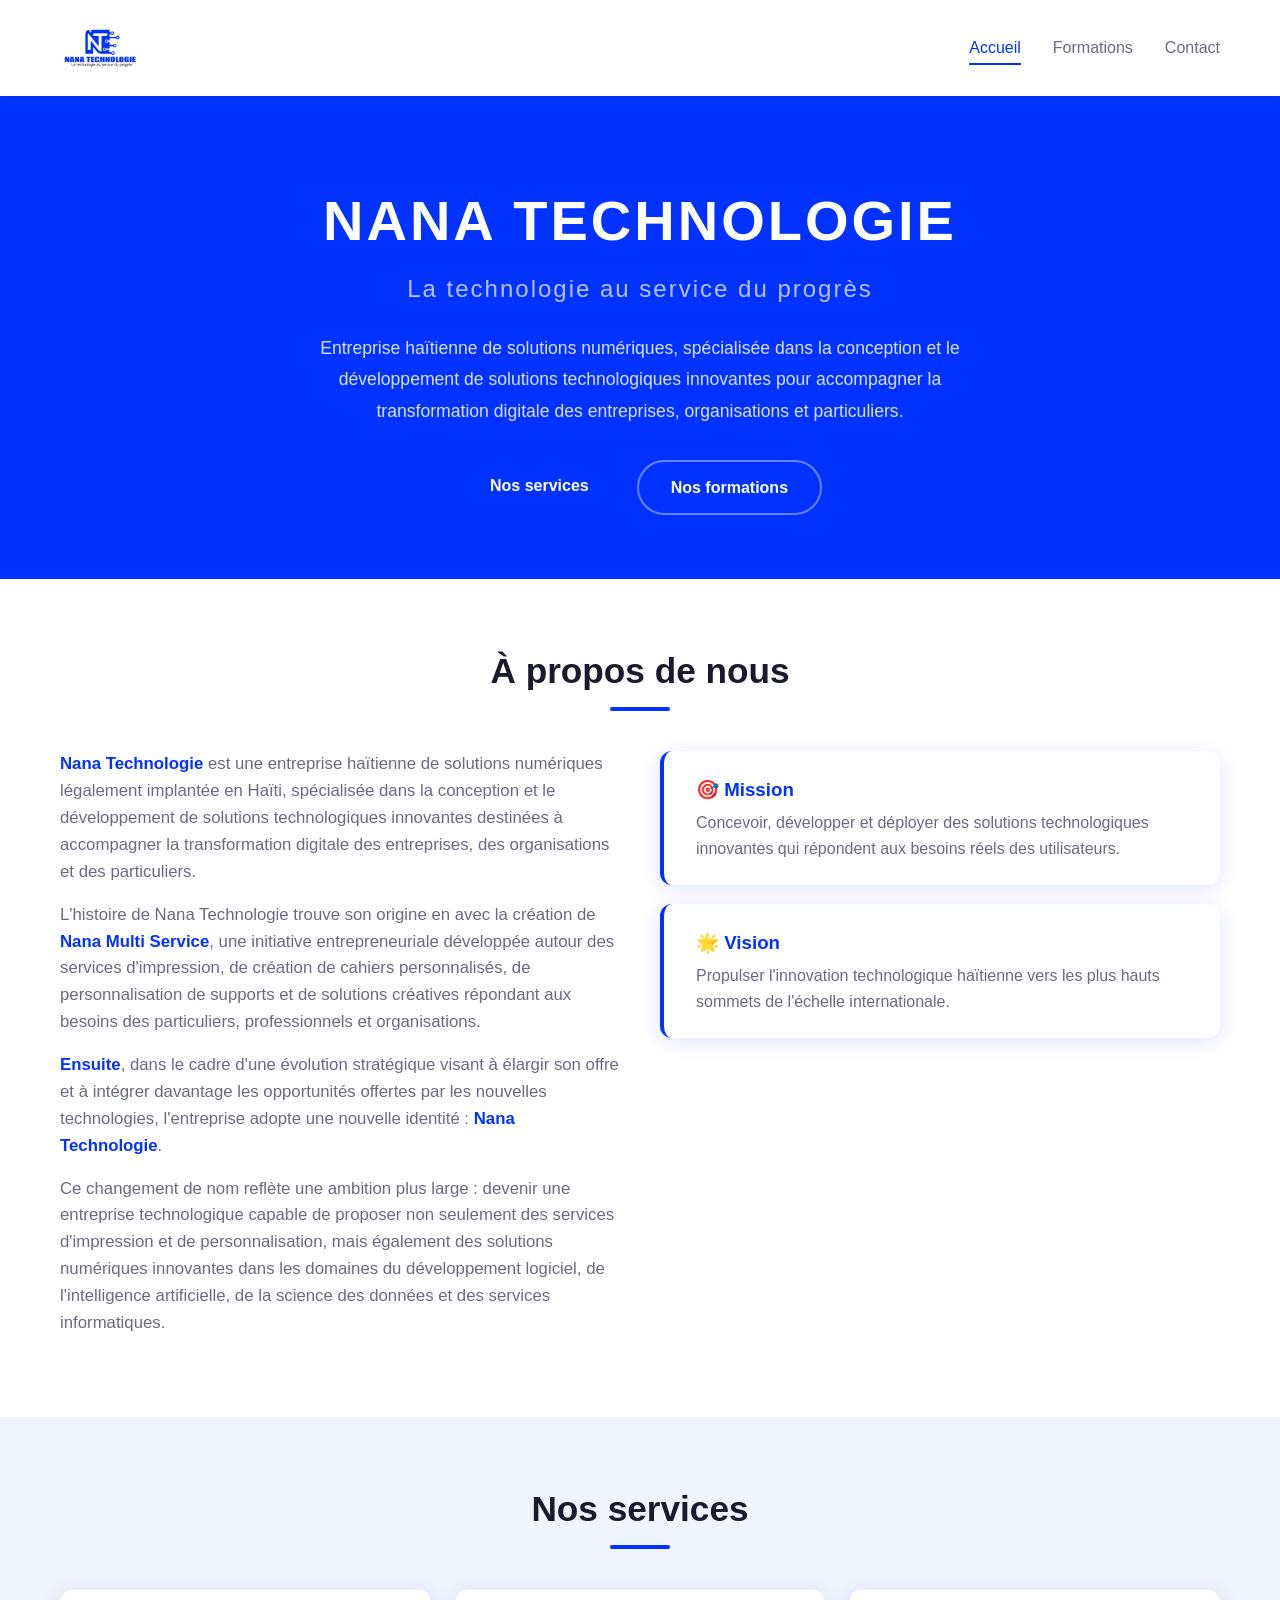
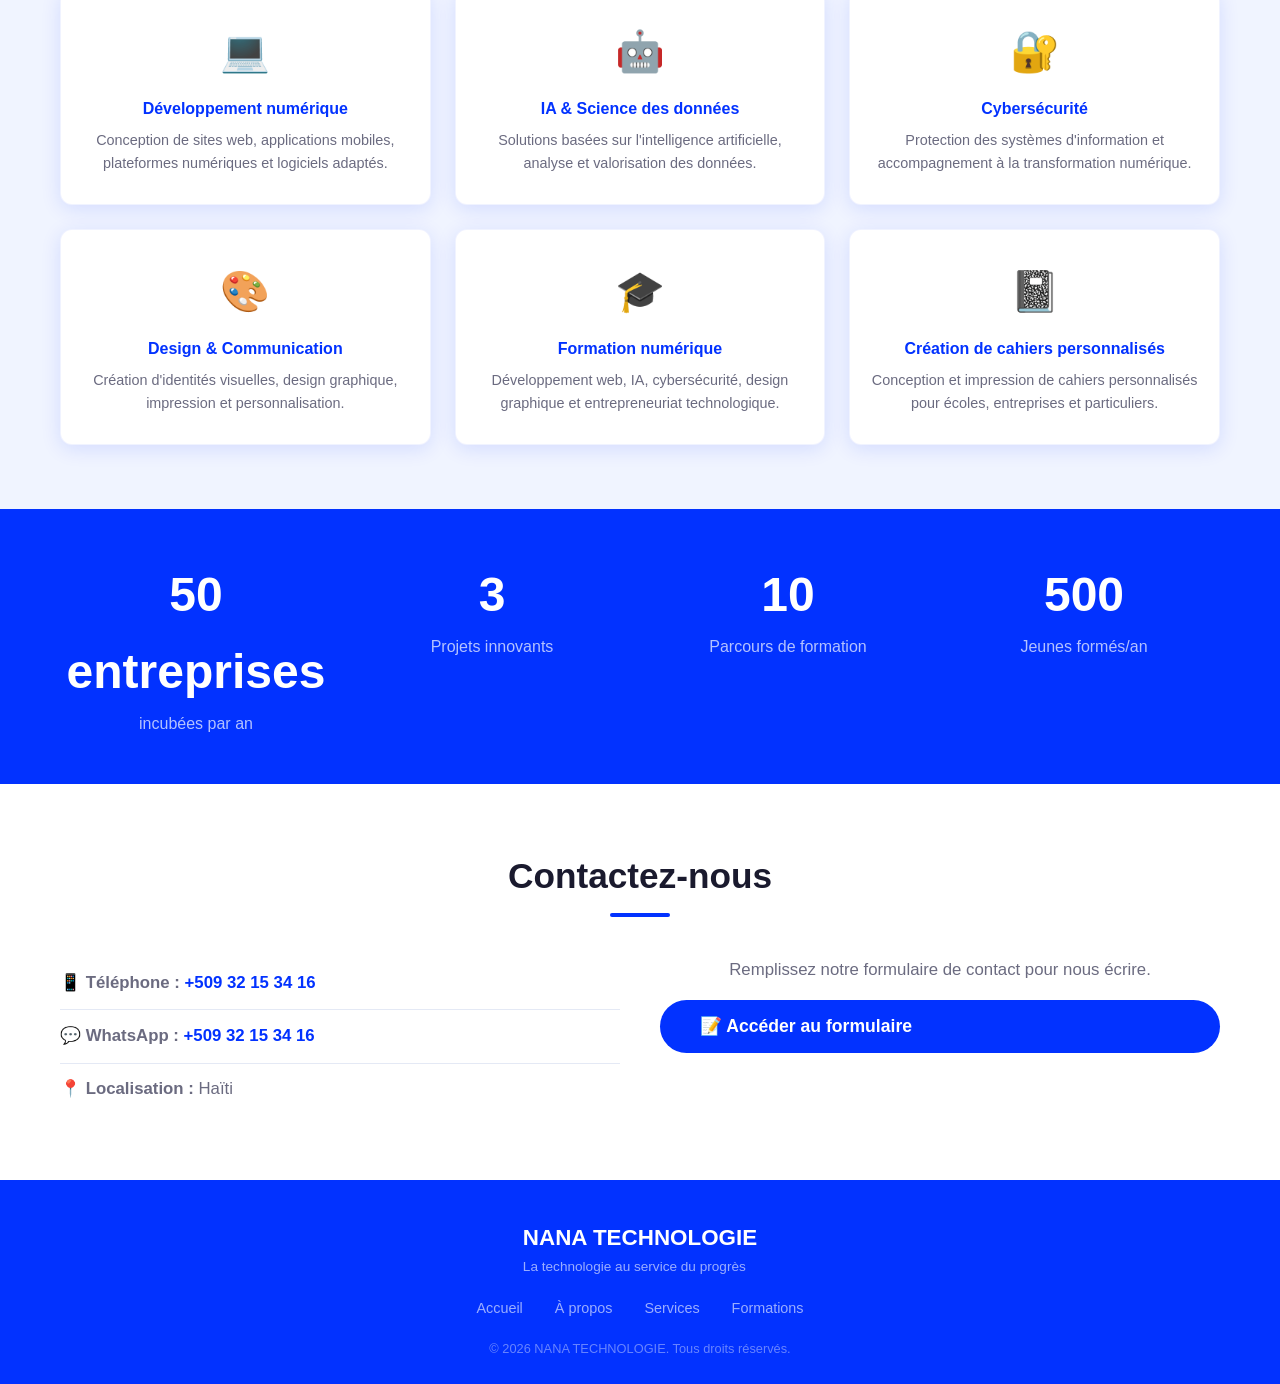
==== index.html @ 58d2836f "Update index.html" ====
<!DOCTYPE html>
<html lang="fr">
<head>
    <meta charset="UTF-8" />
    <meta name="viewport" content="width=device-width, initial-scale=1.0"/>
    <title>NANA TECHNOLOGIE - La technologie au service du progrès</title>
    <link rel="stylesheet" href="style.css" />
</head>
<body>

    <!-- ============ HEADER / NAVIGATION ============ -->
    <header>
        <div class="container header-inner">
            <div class="logo">
                <img src="logo.png" alt="NANA TECHNOLOGIE" class="logo-img" />
            </div>
            <nav>
                <ul>
                    <li><a href="index.html" class="active">Accueil</a></li>
                    <li><a href="formation.html">Formations</a></li>
                    <li><a href="#contact">Contact</a></li>
                </ul>
            </nav>
        </div>
    </header>

    <!-- ============ SECTION HERO ============ -->
    <section class="hero">
        <div class="container hero-inner">
            <div class="hero-content">
                <h1>NANA TECHNOLOGIE</h1>
                <p class="hero-slogan">La technologie au service du progrès</p>
                <p class="hero-description">
                    Entreprise haïtienne de solutions numériques, spécialisée dans la conception
                    et le développement de solutions technologiques innovantes pour accompagner
                    la transformation digitale des entreprises, organisations et particuliers.
                </p>
                <div class="hero-buttons">
                    <a href="#services" class="btn btn-primary">Nos services</a>
                    <a href="formation.html" class="btn btn-secondary">Nos formations</a>
                </div>
            </div>
        </div>
    </section>

    <!-- ============ SECTION À PROPOS ============ -->
    <section id="apropos" class="section bg-white">
        <div class="container">
            <h2 class="section-title">À propos de nous</h2>
            <div class="about-grid">
                <div class="about-text">
                    <p>
                        <strong>Nana Technologie</strong> est une entreprise haïtienne de solutions numériques
                        légalement implantée en Haïti, spécialisée dans la conception et le développement
                        de solutions technologiques innovantes destinées à accompagner la transformation
                        digitale des entreprises, des organisations et des particuliers.
                    </p>
                    <p>
                        L'histoire de Nana Technologie trouve son origine en
                        avec la création de <strong>Nana Multi Service</strong>, une initiative entrepreneuriale
                        développée autour des services d'impression, de création de cahiers personnalisés,
                        de personnalisation de supports et de solutions créatives répondant aux besoins
                        des particuliers, professionnels et organisations.
                    </p>
                    <p>
                        <strong>Ensuite</strong>, dans le cadre d'une évolution stratégique visant à élargir
                        son offre et à intégrer davantage les opportunités offertes par les nouvelles technologies,
                        l'entreprise adopte une nouvelle identité : <strong>Nana Technologie</strong>.
                    </p>
                    <p>
                        Ce changement de nom reflète une ambition plus large : devenir une entreprise
                        technologique capable de proposer non seulement des services d'impression et de
                        personnalisation, mais également des solutions numériques innovantes dans les
                        domaines du développement logiciel, de l'intelligence artificielle, de la science
                        des données et des services informatiques.
                    </p>
                </div>
                <div class="about-values">
                    <div class="value-card">
                        <h3>🎯 Mission</h3>
                        <p>Concevoir, développer et déployer des solutions technologiques innovantes qui répondent aux besoins réels des utilisateurs.</p>
                    </div>
                    <div class="value-card">
                        <h3>🌟 Vision</h3>
                        <p>Propulser l'innovation technologique haïtienne vers les plus hauts sommets de l'échelle internationale.</p>
                    </div>
                </div>
            </div>
        </div>
    </section>

    <!-- ============ SECTION SERVICES ============ -->
    <section id="services" class="section bg-light">
        <div class="container">
            <h2 class="section-title">Nos services</h2>
            <div class="services-grid">
                <div class="service-card">
                    <div class="service-icon">💻</div>
                    <h3>Développement numérique</h3>
                    <p>Conception de sites web, applications mobiles, plateformes numériques et logiciels adaptés.</p>
                </div>
                <div class="service-card">
                    <div class="service-icon">🤖</div>
                    <h3>IA & Science des données</h3>
                    <p>Solutions basées sur l'intelligence artificielle, analyse et valorisation des données.</p>
                </div>
                <div class="service-card">
                    <div class="service-icon">🔐</div>
                    <h3>Cybersécurité</h3>
                    <p>Protection des systèmes d'information et accompagnement à la transformation numérique.</p>
                </div>
                <div class="service-card">
                    <div class="service-icon">🎨</div>
                    <h3>Design & Communication</h3>
                    <p>Création d'identités visuelles, design graphique, impression et personnalisation.</p>
                </div>
                <div class="service-card">
                    <div class="service-icon">🎓</div>
                    <h3>Formation numérique</h3>
                    <p>Développement web, IA, cybersécurité, design graphique et entrepreneuriat technologique.</p>
                </div>
                <div class="service-card">
                    <div class="service-icon">📓</div>
                    <h3>Création de cahiers personnalisés</h3>
                    <p>Conception et impression de cahiers personnalisés pour écoles, entreprises et particuliers.</p>
                </div>
            </div>
        </div>
    </section>

    <!-- ============ SECTION STATS ============ -->
    <section class="section stats">
        <div class="container stats-grid">
            <div class="stat-item">
                <span class="stat-number">50 entreprises</span>
                <span class="stat-label">incubées par an</span>
            </div>
            <div class="stat-item">
                <span class="stat-number">3</span>
                <span class="stat-label">Projets innovants</span>
            </div>
            <div class="stat-item">
                <span class="stat-number">10</span>
                <span class="stat-label">Parcours de formation</span>
            </div>
            <div class="stat-item">
                <span class="stat-number">500</span>
                <span class="stat-label">Jeunes formés/an </span>
            </div>
        </div>
    </section>

    <!-- ============ SECTION CONTACT ============ -->
    <section id="contact" class="section bg-white">
        <div class="container">
            <h2 class="section-title">Contactez-nous</h2>
            <div class="contact-grid">
                <div class="contact-info">
                   
                    <p><strong>📱 Téléphone :</strong> <a href="tel:+50932153416">+509 32 15 34 16</a></p>
                    <p><strong>💬 WhatsApp :</strong> <a href="https://wa.me/50932153416" target="_blank">+509 32 15 34 16</a></p>
                    <p><strong>📍 Localisation :</strong> Haïti</p>
                </div>
                <div class="contact-form">
                    <div style="display: flex; flex-direction: column; justify-content: center; align-items: center; gap: 1rem; height: 100%;">
                        <p style="color: #6B6B80; text-align: center; font-size: 1.05rem;">
                            Remplissez notre formulaire de contact pour nous écrire.
                        </p>
                        <a href="https://docs.google.com/forms/d/e/1FAIpQLSerejkSu1iavWS79BXQSVBAcORDfJgX6t80f5CyUNeRWZBZgQ/viewform?usp=sharing" 
                           target="_blank" 
                           rel="noopener noreferrer" 
                           class="btn btn-primary" 
                           style="font-size: 1.1rem; padding: 0.8rem 2.5rem;">
                            📝 Accéder au formulaire
                        </a>
                    </div>
                </div>
            </div>
        </div>
    </section>

    <!-- ============ FOOTER ============ -->
    <footer>
        <div class="container footer-inner">
            <div class="footer-logo">
                <h3>NANA TECHNOLOGIE</h3>
                <p>La technologie au service du progrès</p>
            </div>
            <div class="footer-links">
                <a href="index.html">Accueil</a>
                <a href="#apropos">À propos</a>
                <a href="#services">Services</a>
                <a href="formation.html">Formations</a>
            </div>
            <div class="footer-copy">
                <p>&copy; 2026 NANA TECHNOLOGIE. Tous droits réservés.</p>
            </div>
        </div>
    </footer>

</body>
</html>
---- style.css ----
/* ============================================
   STYLE - NANA TECHNOLOGIE
   HEADER BLAN - LOGO GÒCH, MENU DWAT
   RESPONSIVE SOU TOUT EKRAN
   ============================================ */

* {
    margin: 0;
    padding: 0;
    box-sizing: border-box;
}

body {
    font-family: 'Segoe UI', Tahoma, Geneva, Verdana, sans-serif;
    color: #1A1A2E;
    background: #F0F4FF;
    line-height: 1.6;
}

a {
    text-decoration: none;
    color: inherit;
}

ul {
    list-style: none;
}

.container {
    max-width: 1200px;
    margin: 0 auto;
    padding: 0 20px;
}

/* COULEURS */
:root {
    --bleu-logo: #0232ff;
    --bleu-fonce: #001a99;
    --blanc: #FFFFFF;
    --fond-clair: #F0F4FF;
    --gris-clair: #E4E9F5;
    --texte-fonce: #1A1A2E;
    --texte-gris: #6B6B80;
    --shadow: 0 4px 20px rgba(2, 50, 255, 0.12);
    --radius: 12px;
}

/* BOUTONS */
.btn {
    display: inline-block;
    padding: 0.8rem 2rem;
    border-radius: 50px;
    font-weight: 600;
    font-size: 1rem;
    transition: all 0.3s ease;
    cursor: pointer;
    border: none;
}

.btn-primary {
    background: var(--bleu-logo);
    color: var(--blanc);
}
.btn-primary:hover {
    background: var(--bleu-fonce);
    transform: translateY(-2px);
    box-shadow: 0 8px 25px rgba(2, 50, 255, 0.35);
}

.btn-secondary {
    background: transparent;
    color: var(--bleu-logo);
    border: 2px solid var(--bleu-logo);
}
.btn-secondary:hover {
    background: var(--bleu-logo);
    color: var(--blanc);
    transform: translateY(-2px);
}

/* ============================================
   HEADER - BLAN
   ============================================ */
header {
    background: var(--blanc);
    padding: 0.5rem 0;
    position: sticky;
    top: 0;
    z-index: 100;
    box-shadow: 0 2px 10px rgba(0, 0, 0, 0.05);
}

.header-inner {
    display: flex;
    justify-content: space-between;
    align-items: center;
    gap: 1rem;
    flex-wrap: nowrap;
}

/* ===== LOGO ===== */
.logo {
    display: flex;
    align-items: center;
    flex-shrink: 0;
}

.logo-img {
    width: 80px;
    height: 80px;
    object-fit: contain;
    display: block;
}

/* ===== NAVIGATION ===== */
nav {
    flex-shrink: 0;
}

nav ul {
    display: flex;
    gap: 2rem;
    align-items: center;
}

nav a {
    font-weight: 500;
    font-size: 1rem;
    color: var(--texte-gris);
    transition: color 0.3s;
    padding: 0.4rem 0;
    border-bottom: 2px solid transparent;
    white-space: nowrap;
}

nav a:hover,
nav a.active {
    color: var(--bleu-logo);
    border-bottom-color: var(--bleu-logo);
}

/* ============================================
   RESPONSIVE - TOUT EKRAN
   ============================================ */

/* Tablette */
@media (max-width: 992px) {
    .logo-img {
        width: 70px;
        height: 70px;
    }

    nav ul {
        gap: 1.5rem;
    }

    nav a {
        font-size: 0.9rem;
    }
}

/* Telefòn (768px) */
@media (max-width: 768px) {
    .header-inner {
        display: flex;
        justify-content: space-between;
        align-items: center;
        gap: 0.5rem;
        flex-wrap: nowrap;
    }

    .logo-img {
        width: 60px;
        height: 60px;
    }

    nav ul {
        gap: 1rem;
    }

    nav a {
        font-size: 0.8rem;
        padding: 0.2rem 0;
    }
}

/* Ti telefòn (480px) */
@media (max-width: 480px) {
    .header-inner {
        display: flex;
        justify-content: space-between;
        align-items: center;
        gap: 0.3rem;
        flex-wrap: nowrap;
    }

    .logo-img {
        width: 50px;
        height: 50px;
    }

    nav ul {
        gap: 0.6rem;
    }

    nav a {
        font-size: 0.7rem;
        padding: 0.2rem 0;
    }
}

/* Telefòn trè piti (360px) */
@media (max-width: 360px) {
    .logo-img {
        width: 40px;
        height: 40px;
    }

    nav ul {
        gap: 0.4rem;
    }

    nav a {
        font-size: 0.6rem;
        padding: 0.15rem 0;
    }
}

/* ============================================
   HERO
   ============================================ */
.hero {
    background: var(--bleu-logo);
    padding: 5rem 0 4rem;
    text-align: center;
    position: relative;
    min-height: 400px;
    display: flex;
    align-items: center;
}

.hero-inner {
    width: 100%;
}

.hero h1 {
    font-size: 3.5rem;
    font-weight: 800;
    margin-bottom: 0.3rem;
    letter-spacing: 3px;
    color: var(--blanc);
}

.hero-slogan {
    font-size: 1.5rem;
    font-weight: 300;
    color: rgba(255, 255, 255, 0.7);
    margin-bottom: 1.5rem;
    letter-spacing: 2px;
}

.hero-description {
    max-width: 700px;
    font-size: 1.1rem;
    line-height: 1.8;
    color: rgba(255, 255, 255, 0.85);
    margin: 0 auto 2rem;
}

.hero-buttons {
    display: flex;
    gap: 1rem;
    flex-wrap: wrap;
    justify-content: center;
}

.hero .btn-secondary {
    color: var(--blanc);
    border-color: rgba(255, 255, 255, 0.4);
}
.hero .btn-secondary:hover {
    background: var(--blanc);
    color: var(--bleu-logo);
    border-color: var(--blanc);
}

.hero-formation {
    min-height: 350px;
}

@media (max-width: 768px) {
    .hero {
        min-height: 300px;
        padding: 3rem 0;
    }
    .hero h1 {
        font-size: 2.2rem;
    }
    .hero-slogan {
        font-size: 1.1rem;
    }
    .hero-description {
        font-size: 0.95rem;
        padding: 0 0.5rem;
    }
    .hero-buttons .btn {
        padding: 0.7rem 1.5rem;
        font-size: 0.9rem;
    }
}

@media (max-width: 480px) {
    .hero {
        min-height: 250px;
        padding: 2rem 0;
    }
    .hero h1 {
        font-size: 1.8rem;
    }
    .hero-slogan {
        font-size: 0.95rem;
    }
    .hero-description {
        font-size: 0.85rem;
        padding: 0 0.3rem;
    }
    .hero-buttons {
        flex-direction: column;
        align-items: center;
        gap: 0.7rem;
    }
    .hero-buttons .btn {
        display: block;
        width: 90%;
        max-width: 280px;
        text-align: center;
        padding: 0.7rem 1rem;
        font-size: 0.85rem;
    }
}

/* ============================================
   SECTIONS
   ============================================ */
.section {
    padding: 4rem 0;
}

.section-title {
    font-size: 2.2rem;
    font-weight: 700;
    color: var(--texte-fonce);
    text-align: center;
    margin-bottom: 2.5rem;
    position: relative;
}

.section-title::after {
    content: '';
    display: block;
    width: 60px;
    height: 4px;
    background: var(--bleu-logo);
    margin: 0.5rem auto 0;
    border-radius: 2px;
}

.bg-white {
    background: var(--blanc);
}

.bg-light {
    background: var(--fond-clair);
}

/* ============================================
   À PROPOS
   ============================================ */
.about-grid {
    display: grid;
    grid-template-columns: 1fr 1fr;
    gap: 2.5rem;
    align-items: start;
}

.about-text p {
    color: var(--texte-gris);
    margin-bottom: 1rem;
    font-size: 1.05rem;
}

.about-text strong {
    color: var(--bleu-logo);
}

.about-values {
    display: flex;
    flex-direction: column;
    gap: 1.2rem;
}

.value-card {
    background: var(--blanc);
    padding: 1.5rem 2rem;
    border-radius: var(--radius);
    box-shadow: var(--shadow);
    border-left: 4px solid var(--bleu-logo);
}

.value-card h3 {
    color: var(--bleu-logo);
    margin-bottom: 0.3rem;
}

.value-card p {
    color: var(--texte-gris);
}

@media (max-width: 768px) {
    .about-grid {
        grid-template-columns: 1fr;
    }
    .about-text p {
        font-size: 0.95rem;
    }
    .value-card {
        padding: 1rem 1.2rem;
    }
}

/* ============================================
   SERVICES
   ============================================ */
.services-grid {
    display: grid;
    grid-template-columns: repeat(3, 1fr);
    gap: 1.5rem;
}

.service-card {
    background: var(--blanc);
    padding: 1.8rem 1.2rem;
    border-radius: var(--radius);
    box-shadow: var(--shadow);
    text-align: center;
    transition: transform 0.3s, box-shadow 0.3s;
    border: 1px solid rgba(2, 50, 255, 0.06);
}

.service-card:hover {
    transform: translateY(-5px);
    box-shadow: 0 8px 30px rgba(2, 50, 255, 0.15);
}

.service-icon {
    font-size: 2.5rem;
    display: block;
    margin-bottom: 0.8rem;
}

.service-card h3 {
    color: var(--bleu-logo);
    margin-bottom: 0.5rem;
    font-size: 1rem;
}

.service-card p {
    color: var(--texte-gris);
    font-size: 0.9rem;
}

@media (max-width: 768px) {
    .services-grid {
        grid-template-columns: repeat(2, 1fr);
        gap: 1rem;
    }
    .service-card {
        padding: 1.2rem 1rem;
    }
    .service-card h3 {
        font-size: 0.95rem;
    }
    .service-card p {
        font-size: 0.85rem;
    }
    .service-icon {
        font-size: 2rem;
    }
}

@media (max-width: 480px) {
    .services-grid {
        grid-template-columns: 1fr;
        gap: 0.8rem;
    }
    .service-card {
        padding: 1rem 0.8rem;
    }
    .service-card h3 {
        font-size: 1rem;
    }
    .service-card p {
        font-size: 0.85rem;
    }
    .service-icon {
        font-size: 2.2rem;
    }
}

/* ============================================
   STATS
   ============================================ */
.stats {
    background: var(--bleu-logo);
    padding: 3rem 0;
}

.stats-grid {
    display: grid;
    grid-template-columns: repeat(4, 1fr);
    gap: 1.5rem;
    text-align: center;
}

.stat-number {
    display: block;
    font-size: 3rem;
    font-weight: 800;
    color: var(--blanc);
}

.stat-label {
    font-size: 1rem;
    color: rgba(255, 255, 255, 0.7);
}

@media (max-width: 768px) {
    .stats-grid {
        grid-template-columns: repeat(2, 1fr);
        gap: 1rem;
    }
    .stat-number {
        font-size: 2.2rem;
    }
}

@media (max-width: 480px) {
    .stats-grid {
        gap: 0.8rem;
    }
    .stat-number {
        font-size: 1.8rem;
    }
    .stat-label {
        font-size: 0.8rem;
    }
}

/* ============================================
   FORMATIONS
   ============================================ */
.formation-grid {
    display: grid;
    grid-template-columns: repeat(3, 1fr);
    gap: 1.8rem;
}

.formation-card {
    background: var(--blanc);
    padding: 1.8rem 1.5rem;
    border-radius: var(--radius);
    box-shadow: var(--shadow);
    text-align: center;
    transition: transform 0.3s, box-shadow 0.3s;
    border-top: 4px solid var(--bleu-logo);
}

.formation-card:hover {
    transform: translateY(-5px);
    box-shadow: 0 8px 30px rgba(2, 50, 255, 0.15);
}

.formation-icon {
    font-size: 2.5rem;
    display: block;
    margin-bottom: 0.8rem;
}

.formation-card h3 {
    font-size: 1.1rem;
    color: var(--bleu-logo);
    margin-bottom: 0.6rem;
    min-height: 3rem;
}

.formation-card p {
    color: var(--texte-gris);
    font-size: 0.9rem;
    margin-bottom: 1rem;
}

.formation-meta {
    display: flex;
    justify-content: center;
    gap: 1.2rem;
    font-size: 0.85rem;
    flex-wrap: wrap;
}

.formation-duree {
    background: var(--fond-clair);
    padding: 0.2rem 0.8rem;
    border-radius: 50px;
    color: var(--texte-fonce);
}

.formation-type {
    background: var(--bleu-logo);
    padding: 0.2rem 0.8rem;
    border-radius: 50px;
    color: var(--blanc);
}

@media (max-width: 768px) {
    .formation-grid {
        grid-template-columns: 1fr;
        gap: 1.2rem;
    }
    .formation-card {
        padding: 1.2rem;
    }
    .formation-card h3 {
        min-height: auto;
        font-size: 1rem;
    }
}

@media (max-width: 480px) {
    .formation-card {
        padding: 1rem;
    }
    .formation-card h3 {
        font-size: 0.95rem;
    }
    .formation-card p {
        font-size: 0.85rem;
    }
    .formation-meta {
        gap: 0.8rem;
        font-size: 0.75rem;
    }
}

/* ============================================
   CONTACT
   ============================================ */
.contact-grid {
    display: grid;
    grid-template-columns: 1fr 1fr;
    gap: 2.5rem;
    align-items: start;
}

.contact-info p {
    padding: 0.8rem 0;
    font-size: 1.05rem;
    color: var(--texte-gris);
    border-bottom: 1px solid var(--gris-clair);
}

.contact-info p:last-child {
    border-bottom: none;
}

.contact-info a {
    color: var(--bleu-logo);
    font-weight: 600;
    transition: color 0.3s;
}

.contact-info a:hover {
    color: var(--bleu-fonce);
    text-decoration: underline;
}

.contact-form input,
.contact-form textarea {
    width: 100%;
    padding: 0.8rem 1.2rem;
    margin-bottom: 1rem;
    border: 1px solid var(--gris-clair);
    border-radius: 8px;
    font-size: 1rem;
    font-family: inherit;
    background: var(--blanc);
    color: var(--texte-fonce);
    transition: border 0.3s;
}

.contact-form input:focus,
.contact-form textarea:focus {
    outline: none;
    border-color: var(--bleu-logo);
    box-shadow: 0 0 0 3px rgba(2, 50, 255, 0.1);
}

.contact-form .btn {
    width: 100%;
}

@media (max-width: 768px) {
    .contact-grid {
        grid-template-columns: 1fr;
        gap: 1.5rem;
    }
    .contact-info p {
        font-size: 0.95rem;
        padding: 0.6rem 0;
    }
    .contact-form input,
    .contact-form textarea {
        padding: 0.7rem 1rem;
        font-size: 0.95rem;
    }
    .contact-form .btn {
        padding: 0.8rem;
        font-size: 1rem;
    }
}

@media (max-width: 480px) {
    .contact-info p {
        font-size: 0.85rem;
        padding: 0.5rem 0;
        word-break: break-word;
    }
    .contact-form input,
    .contact-form textarea {
        padding: 0.6rem 0.8rem;
        font-size: 0.9rem;
    }
    .contact-form .btn {
        padding: 0.7rem;
        font-size: 0.9rem;
    }
}

/* ============================================
   FOOTER
   ============================================ */
footer {
    background: var(--bleu-logo);
    padding: 2.5rem 0 1.5rem;
}

.footer-inner {
    display: flex;
    flex-direction: column;
    align-items: center;
    gap: 1.2rem;
}

.footer-logo h3 {
    font-size: 1.4rem;
    font-weight: 700;
    color: var(--blanc);
}

.footer-logo p {
    color: rgba(255, 255, 255, 0.6);
    font-size: 0.85rem;
}

.footer-links {
    display: flex;
    gap: 2rem;
    flex-wrap: wrap;
}

.footer-links a {
    color: rgba(255, 255, 255, 0.6);
    transition: color 0.3s;
    font-size: 0.9rem;
}

.footer-links a:hover {
    color: var(--blanc);
}

.footer-copy {
    color: rgba(255, 255, 255, 0.4);
    font-size: 0.8rem;
    text-align: center;
}

@media (max-width: 480px) {
    .footer-links {
        gap: 1rem;
        justify-content: center;
    }
    .footer-links a {
        font-size: 0.8rem;
    }
    .footer-logo h3 {
        font-size: 1.1rem;
    }
}
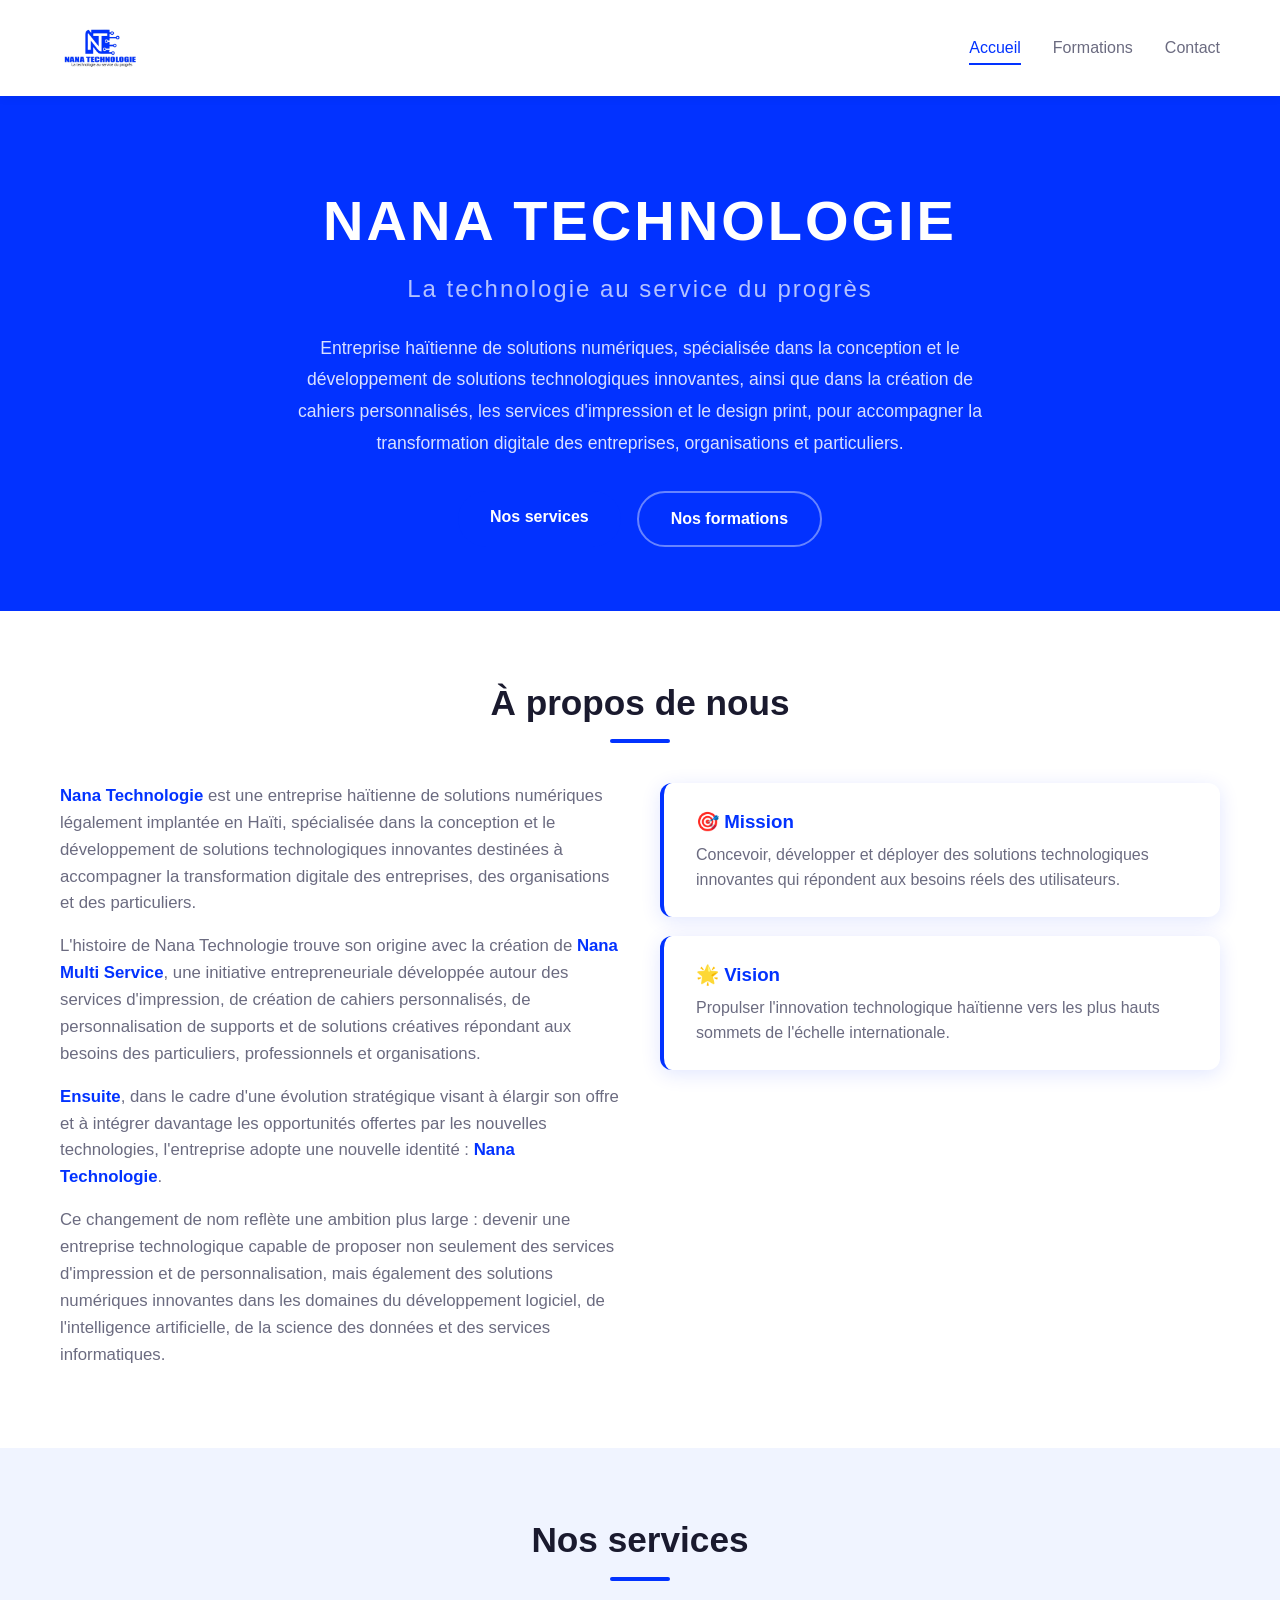
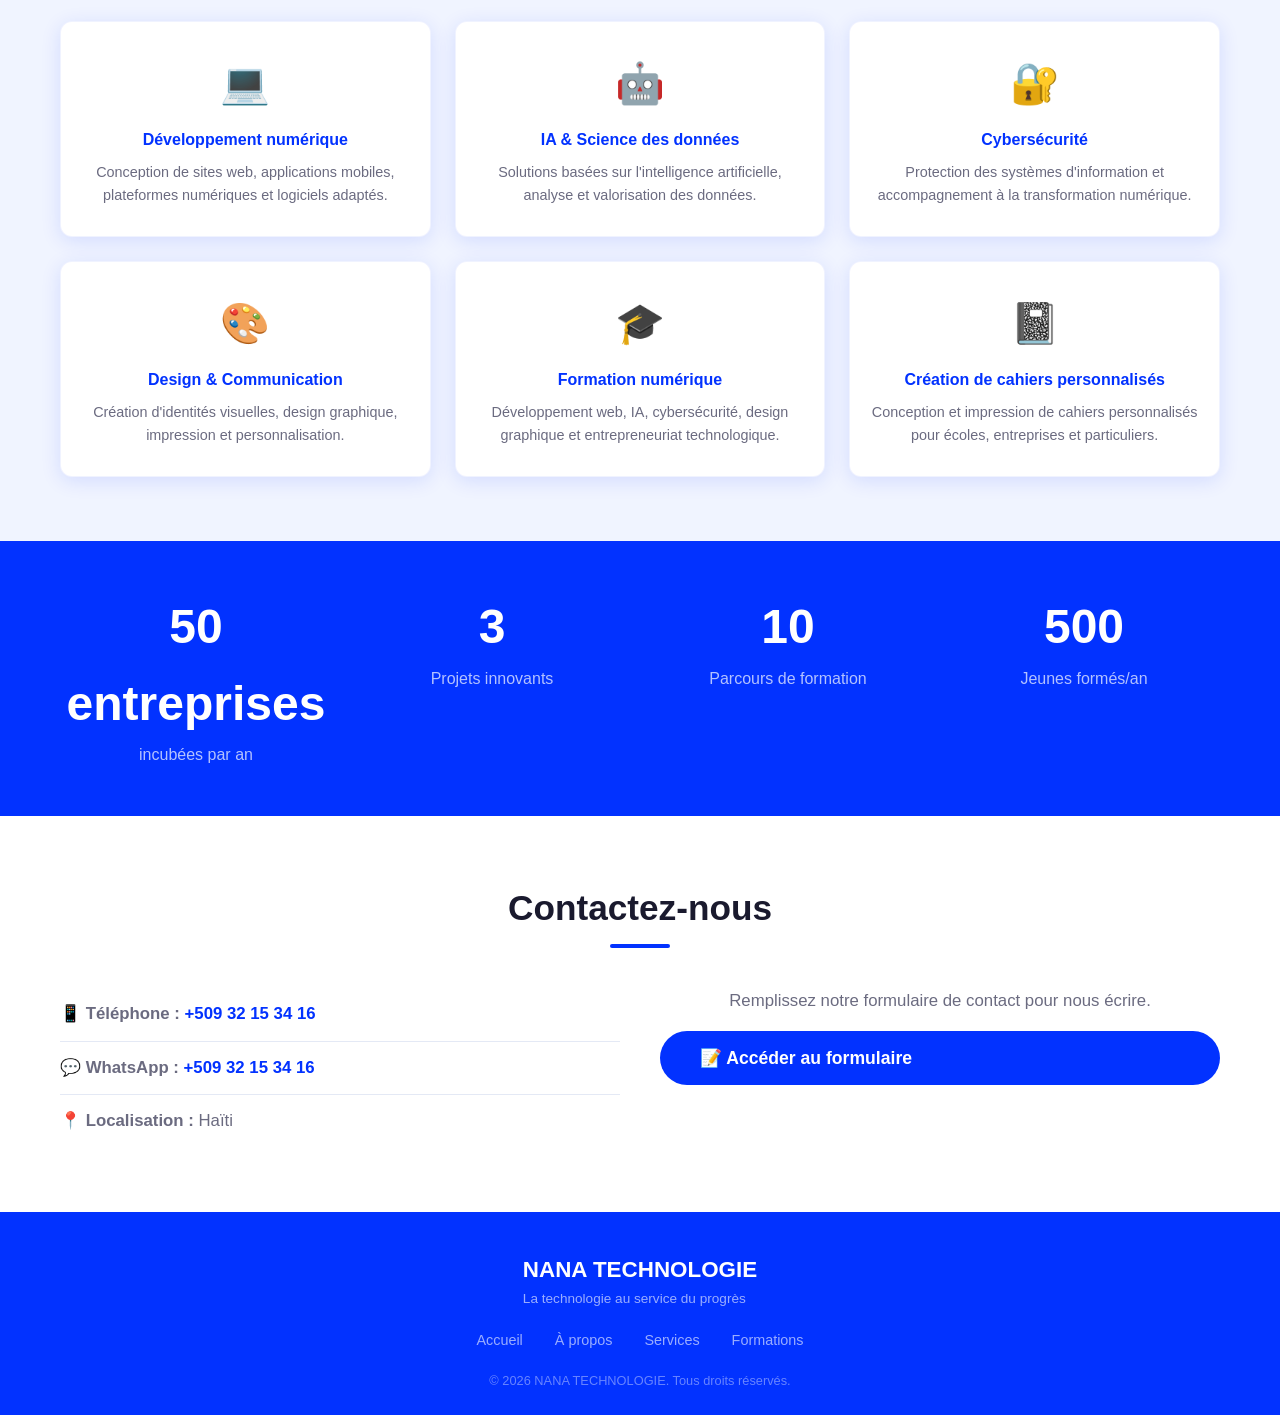
==== commit f1409a2c: "Update index.html" ====
--- a/index.html
+++ b/index.html
@@ -31,9 +31,7 @@
                 <h1>NANA TECHNOLOGIE</h1>
                 <p class="hero-slogan">La technologie au service du progrès</p>
                 <p class="hero-description">
-                    Entreprise haïtienne de solutions numériques, spécialisée dans la conception
-                    et le développement de solutions technologiques innovantes pour accompagner
-                    la transformation digitale des entreprises, organisations et particuliers.
+                    Entreprise haïtienne de solutions numériques, spécialisée dans la conception et le développement de solutions technologiques innovantes, ainsi que dans la création de cahiers personnalisés, les services d'impression et le design print, pour accompagner la transformation digitale des entreprises, organisations et particuliers.
                 </p>
                 <div class="hero-buttons">
                     <a href="#services" class="btn btn-primary">Nos services</a>
@@ -56,7 +54,7 @@
                         digitale des entreprises, des organisations et des particuliers.
                     </p>
                     <p>
-                        L'histoire de Nana Technologie trouve son origine en
+                        L'histoire de Nana Technologie trouve son origine 
                         avec la création de <strong>Nana Multi Service</strong>, une initiative entrepreneuriale
                         développée autour des services d'impression, de création de cahiers personnalisés,
                         de personnalisation de supports et de solutions créatives répondant aux besoins
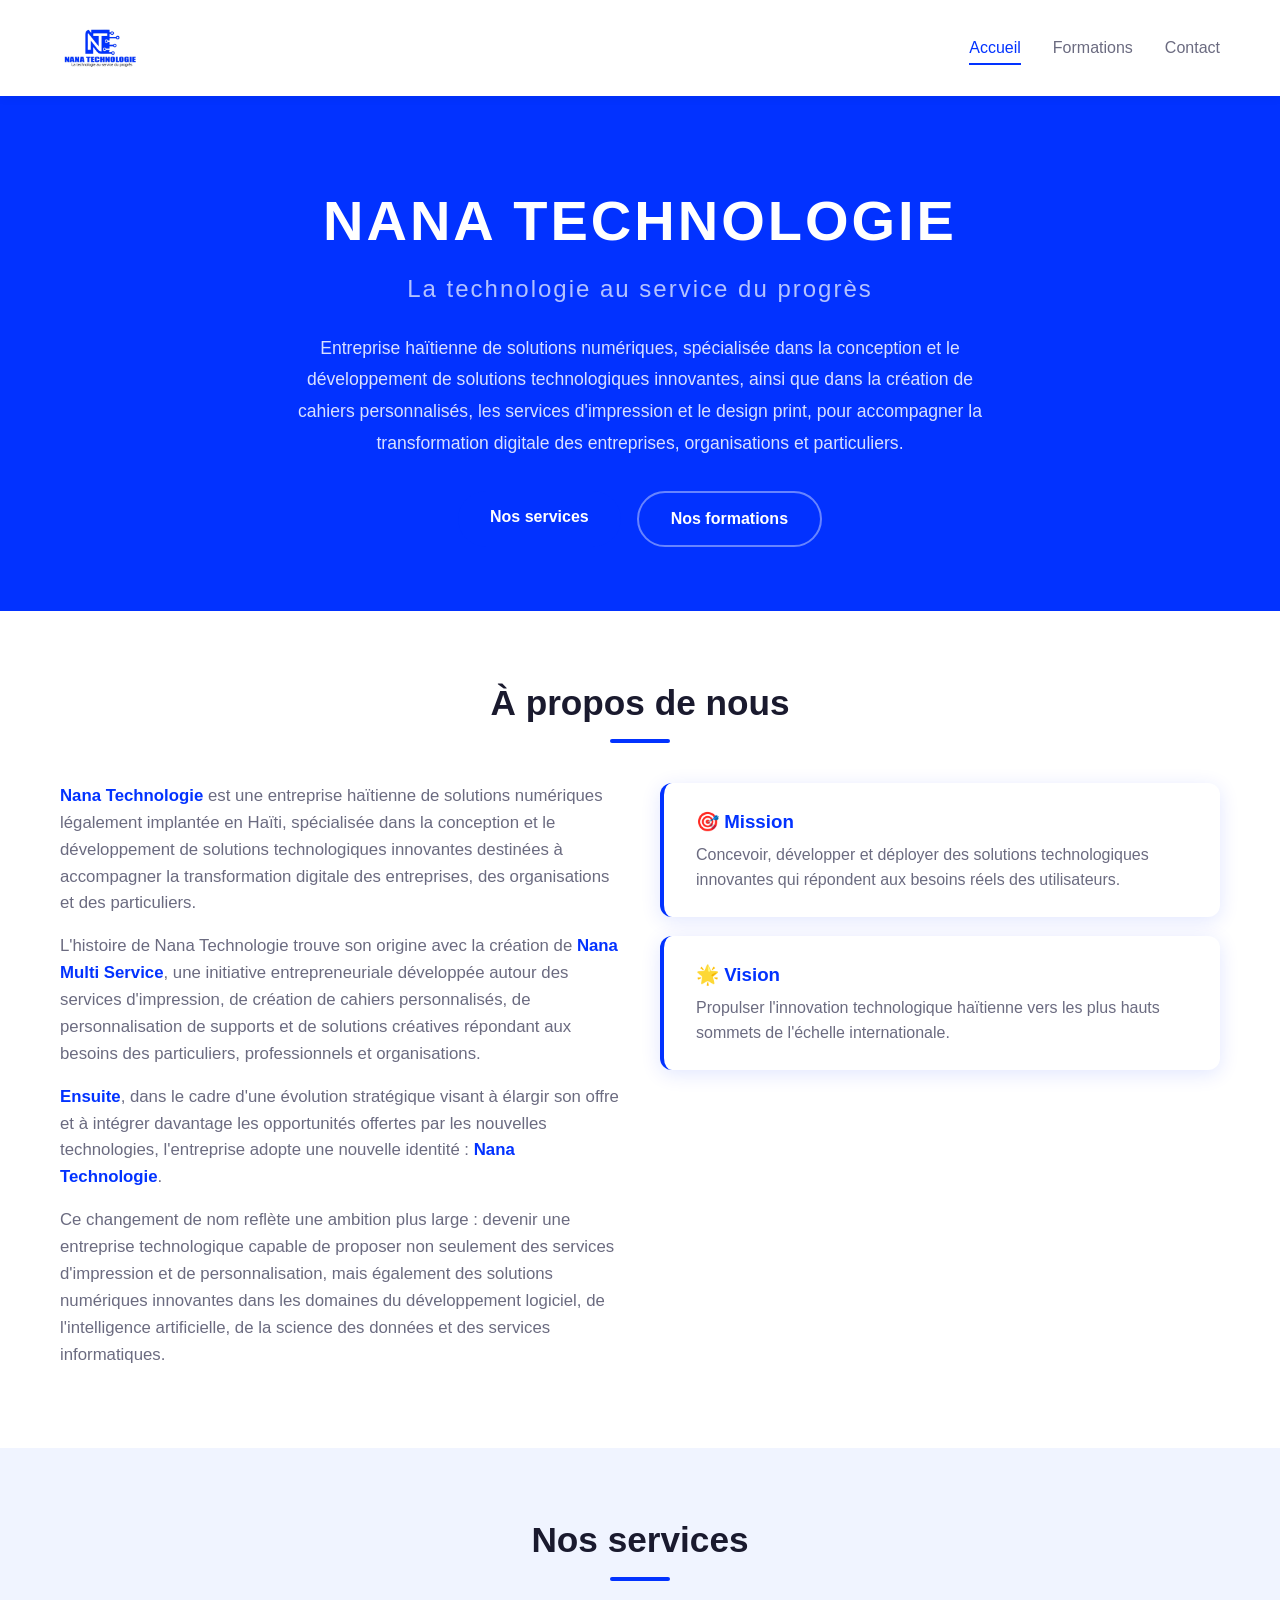
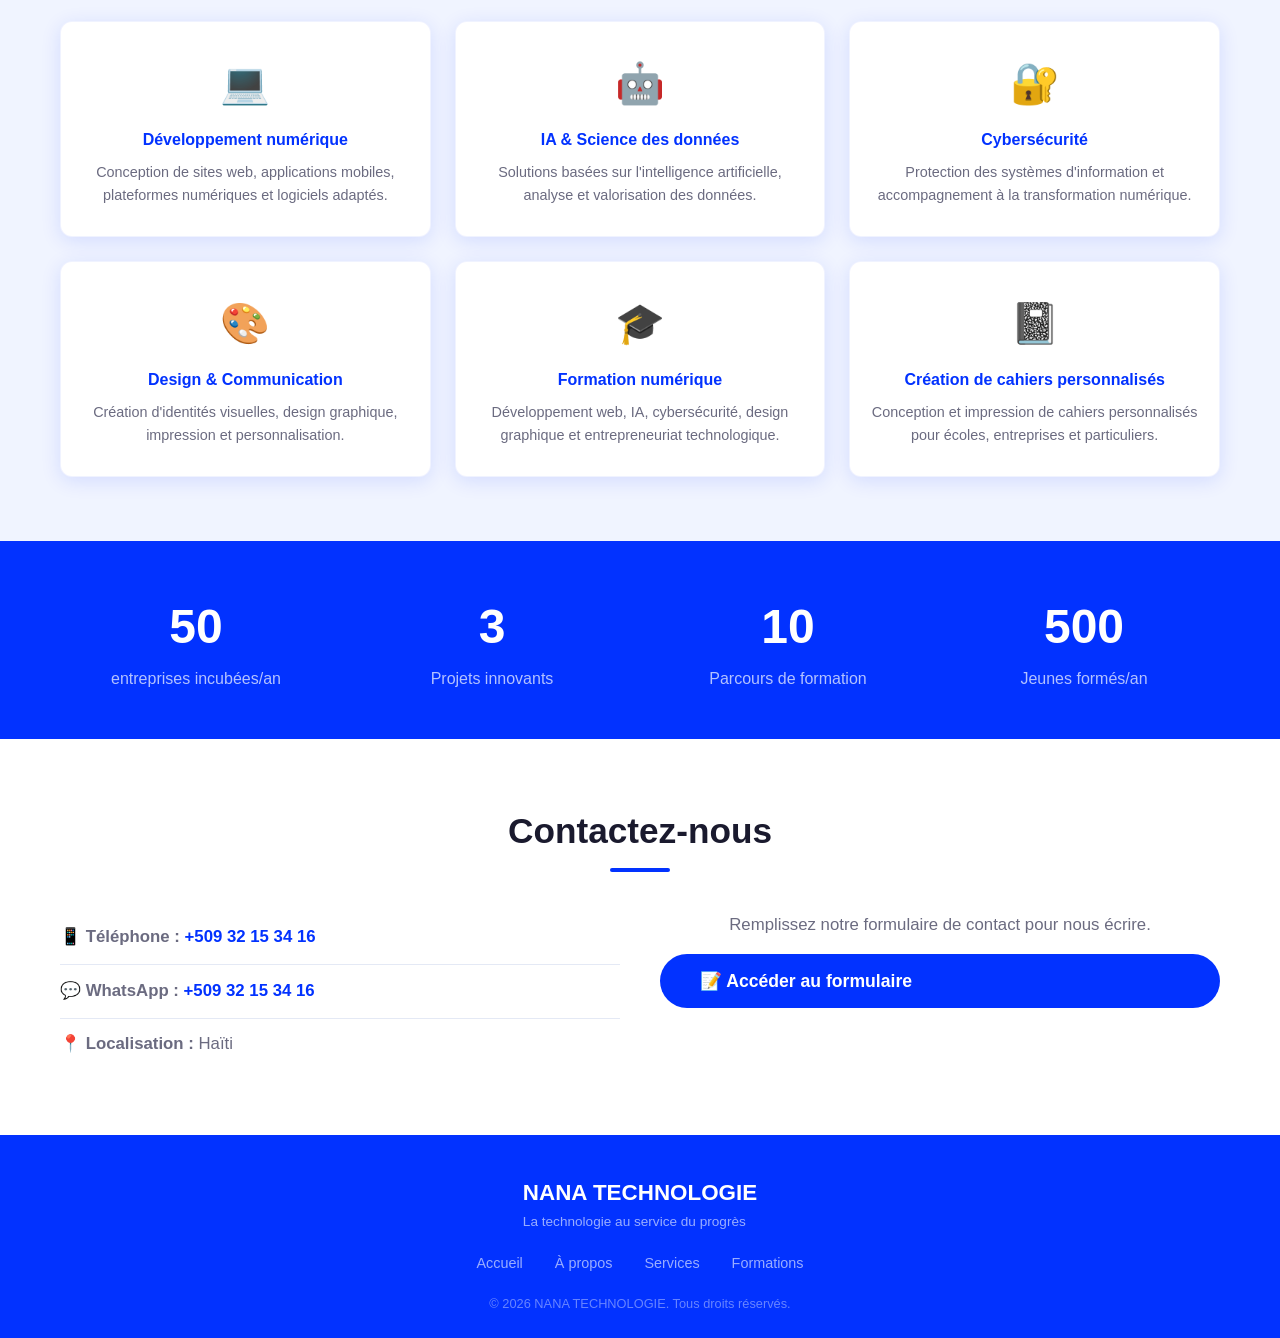
==== commit 0e690380: "Update index.html" ====
--- a/index.html
+++ b/index.html
@@ -130,8 +130,8 @@
     <section class="section stats">
         <div class="container stats-grid">
             <div class="stat-item">
-                <span class="stat-number">50 entreprises</span>
-                <span class="stat-label">incubées par an</span>
+                <span class="stat-number">50 </span>
+                <span class="stat-label"> entreprises incubées/an</span>
             </div>
             <div class="stat-item">
                 <span class="stat-number">3</span>
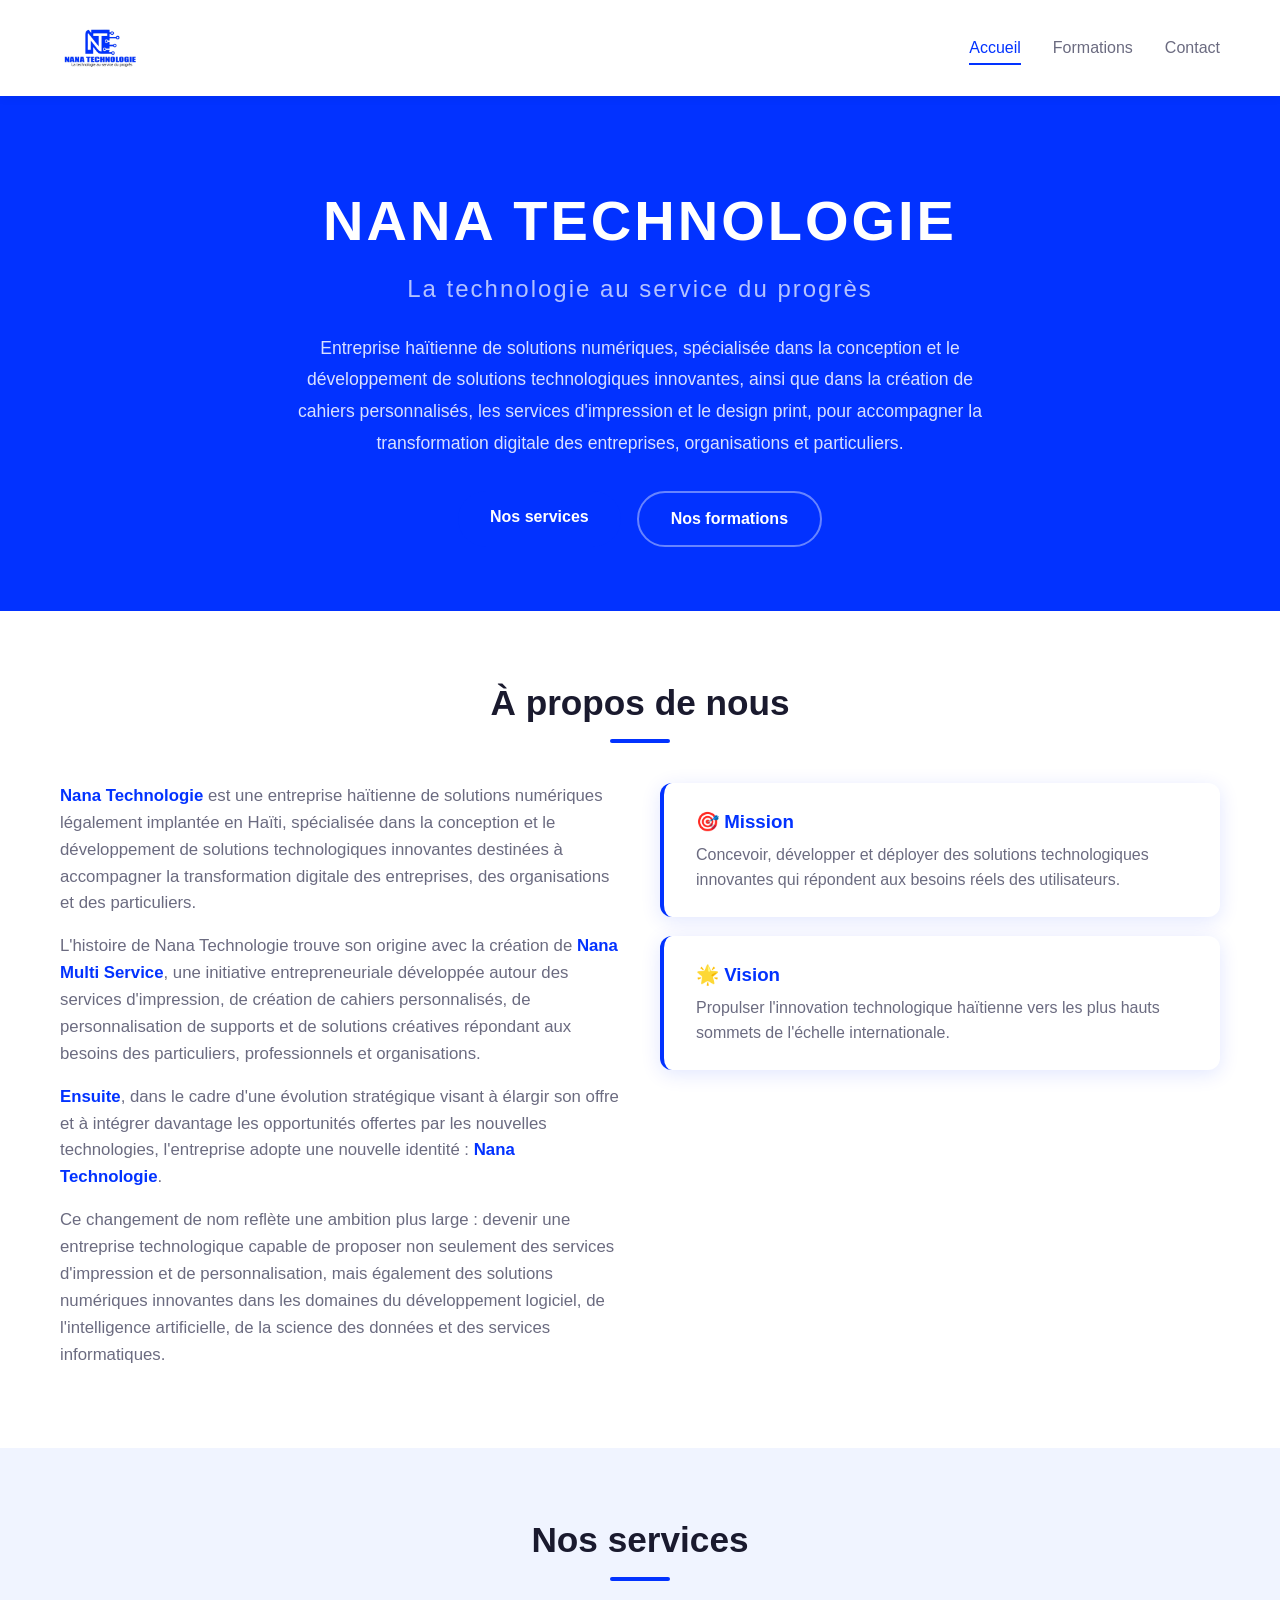
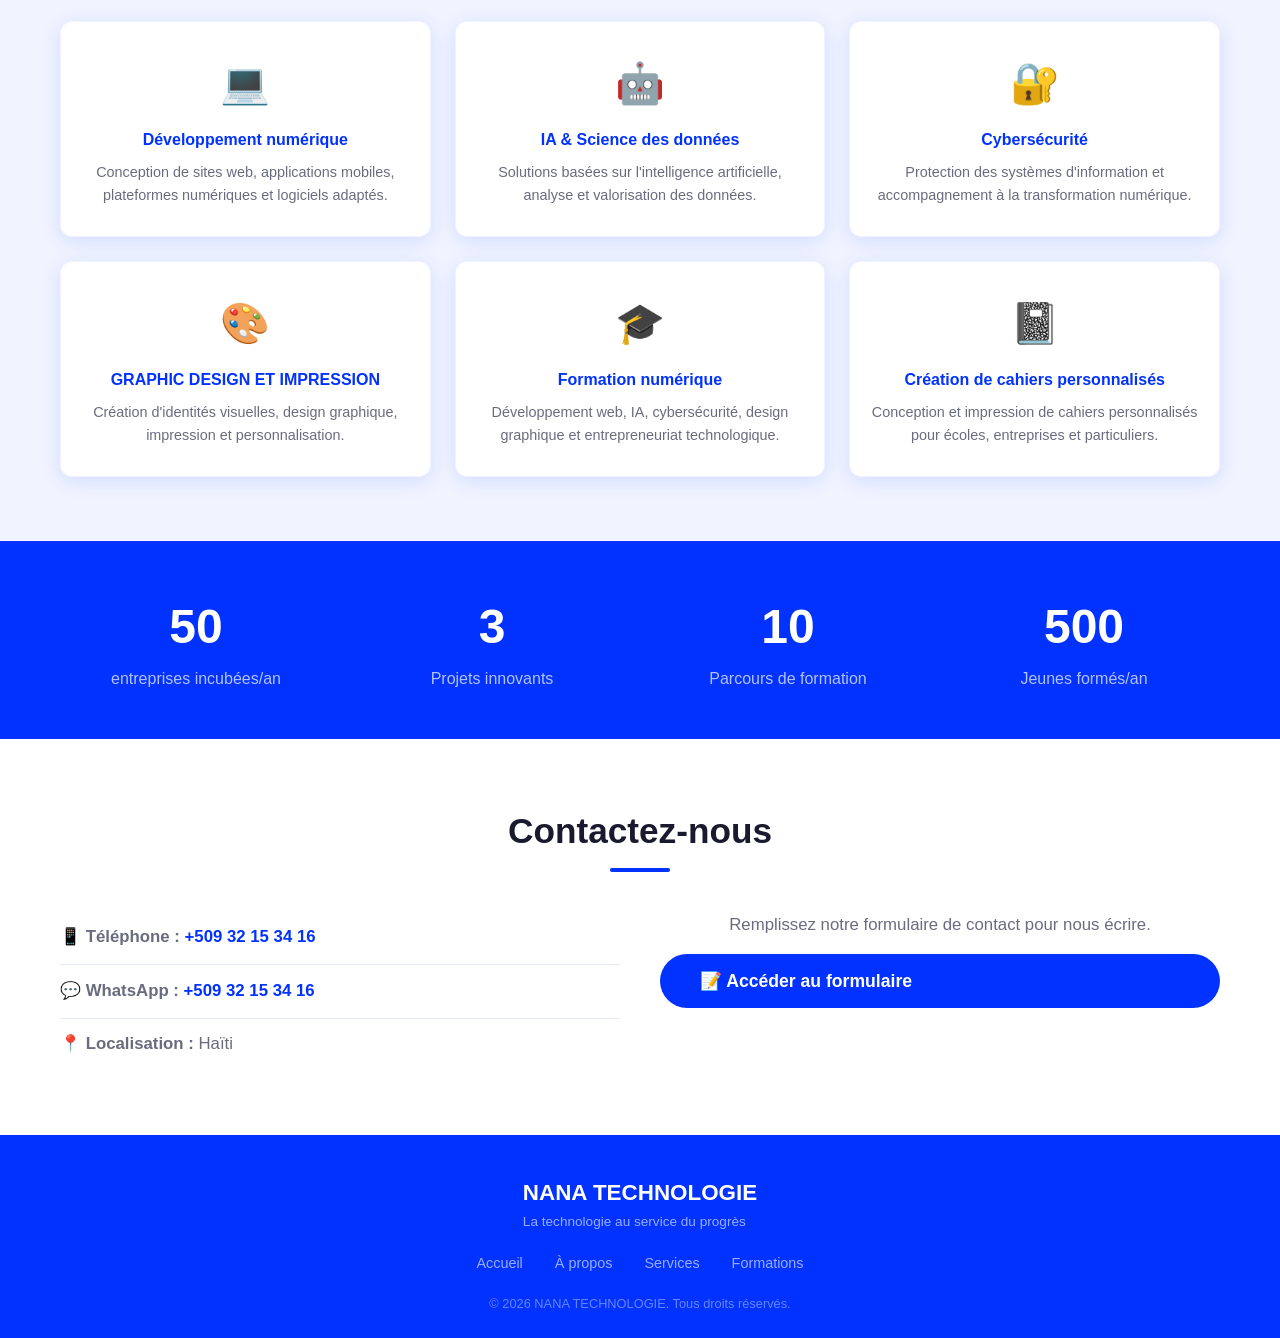
==== commit 159c2390: "Update index.html" ====
--- a/index.html
+++ b/index.html
@@ -109,7 +109,7 @@
                 </div>
                 <div class="service-card">
                     <div class="service-icon">🎨</div>
-                    <h3>Design & Communication</h3>
+                    <h3>GRAPHIC DESIGN ET IMPRESSION</h3>
                     <p>Création d'identités visuelles, design graphique, impression et personnalisation.</p>
                 </div>
                 <div class="service-card">
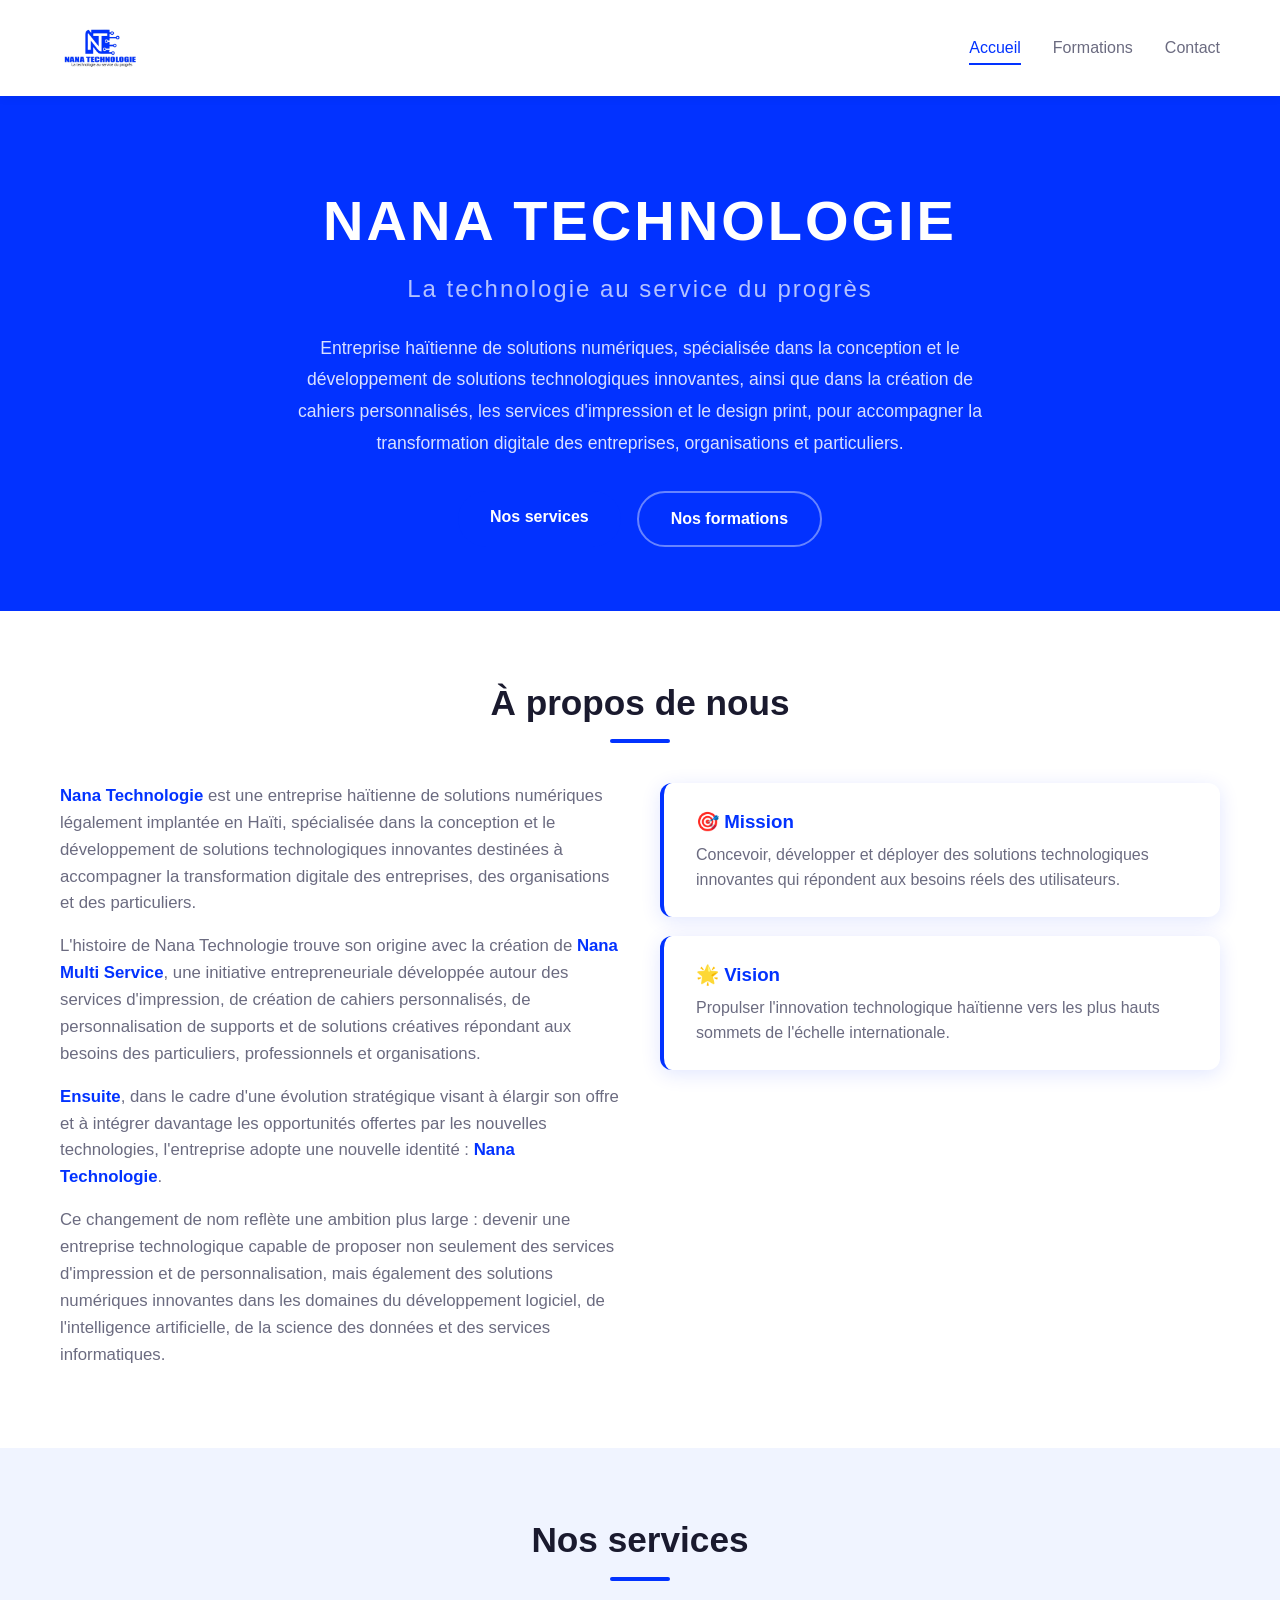
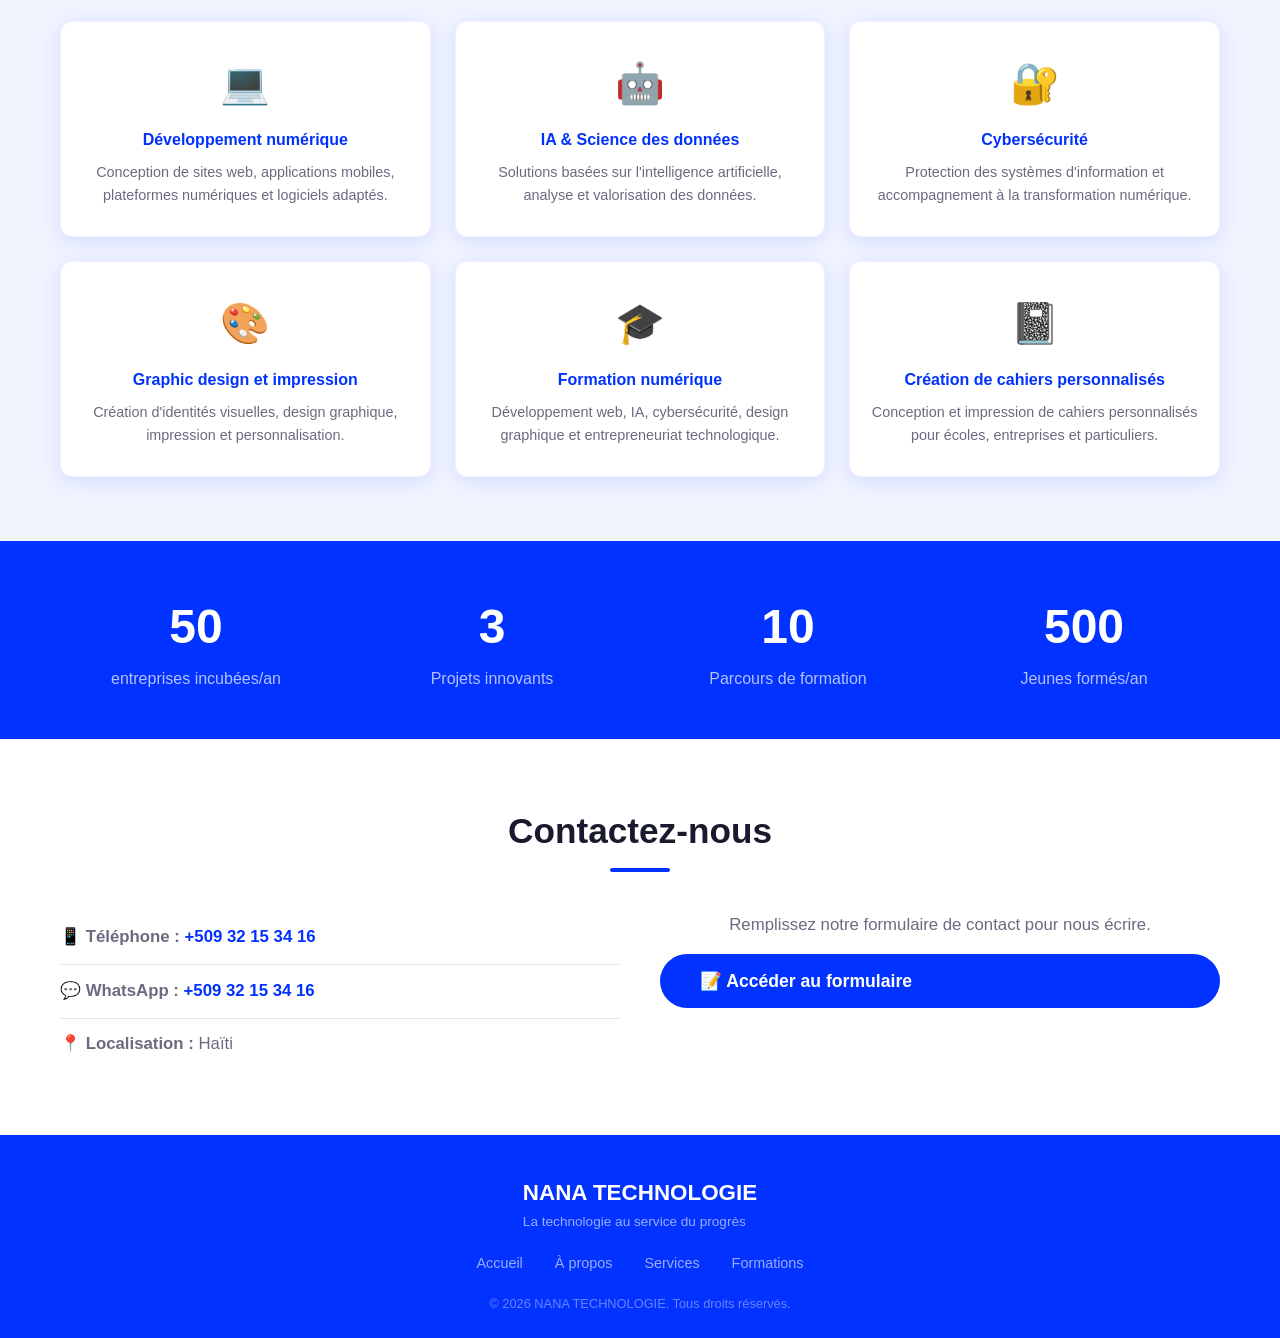
==== commit 281f97dd: "Update index.html" ====
--- a/index.html
+++ b/index.html
@@ -109,7 +109,7 @@
                 </div>
                 <div class="service-card">
                     <div class="service-icon">🎨</div>
-                    <h3>GRAPHIC DESIGN ET IMPRESSION</h3>
+                    <h3>Graphic design et impression</h3>
                     <p>Création d'identités visuelles, design graphique, impression et personnalisation.</p>
                 </div>
                 <div class="service-card">
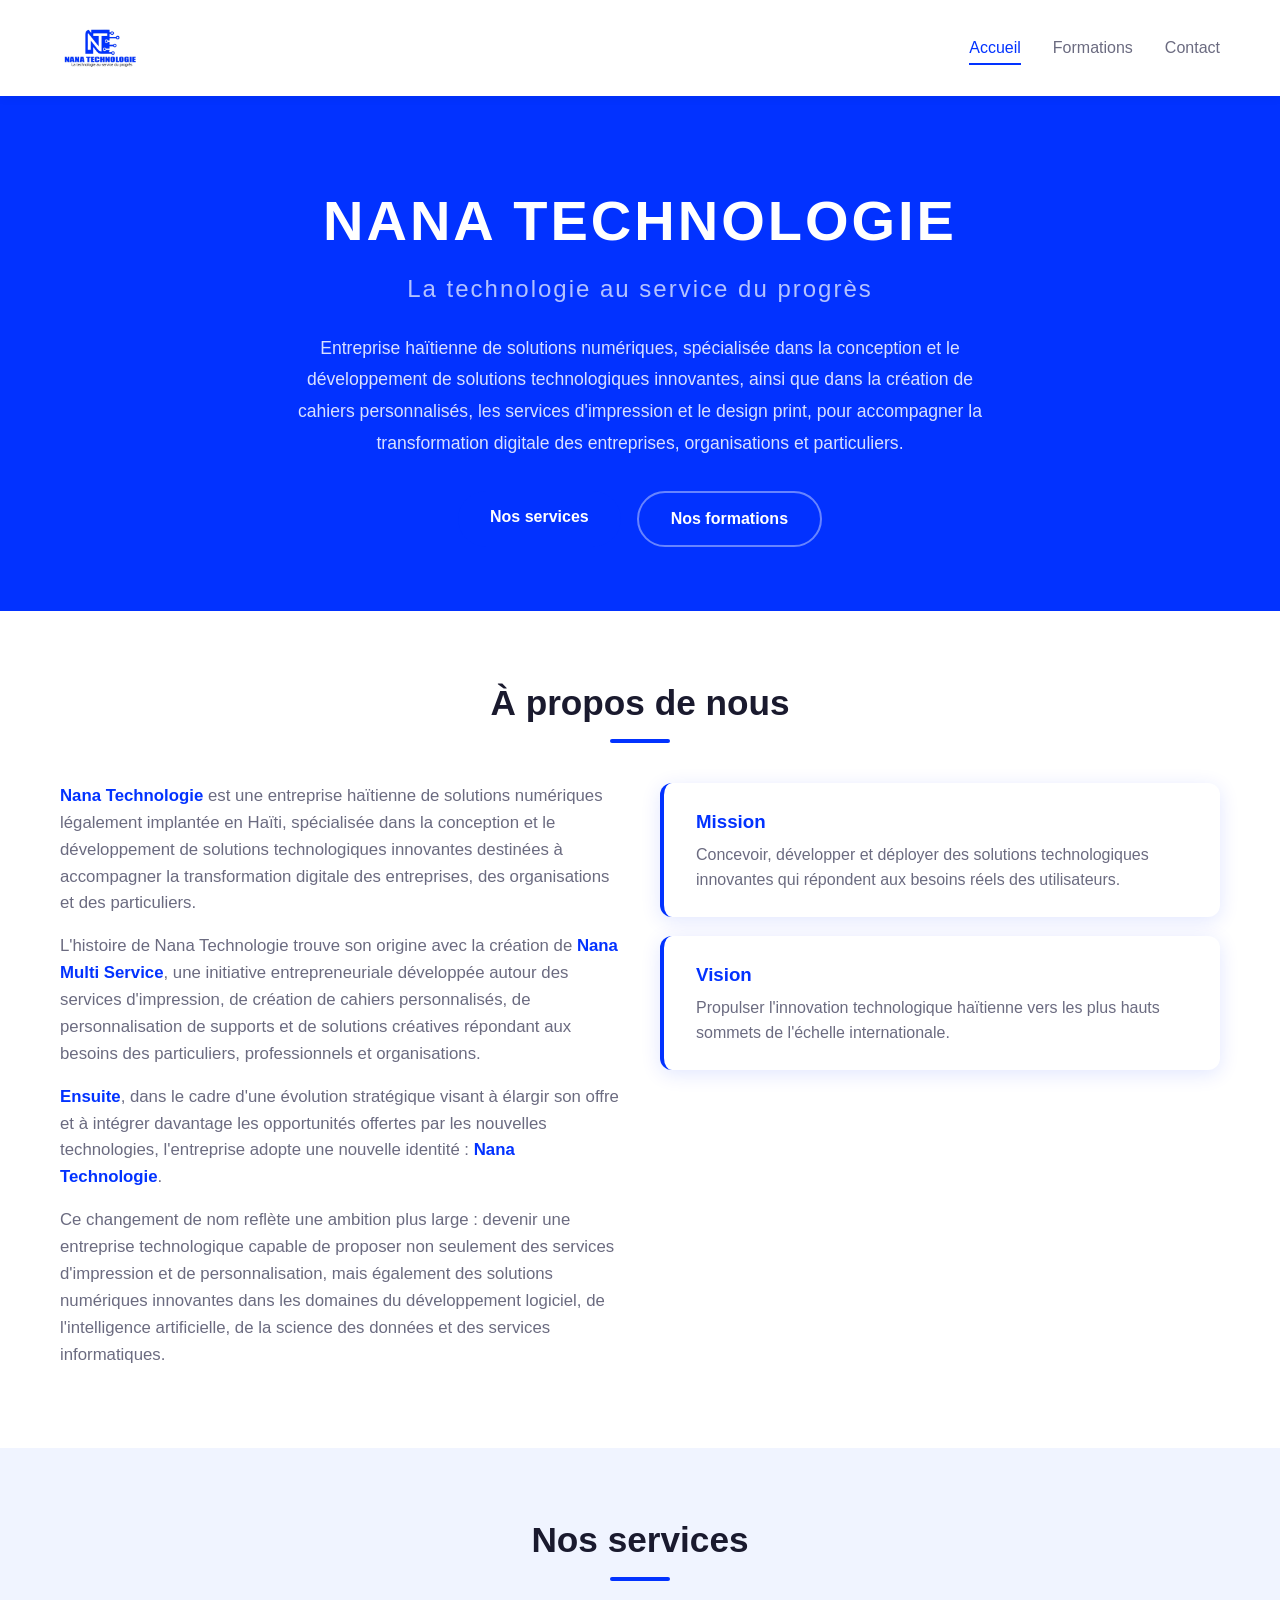
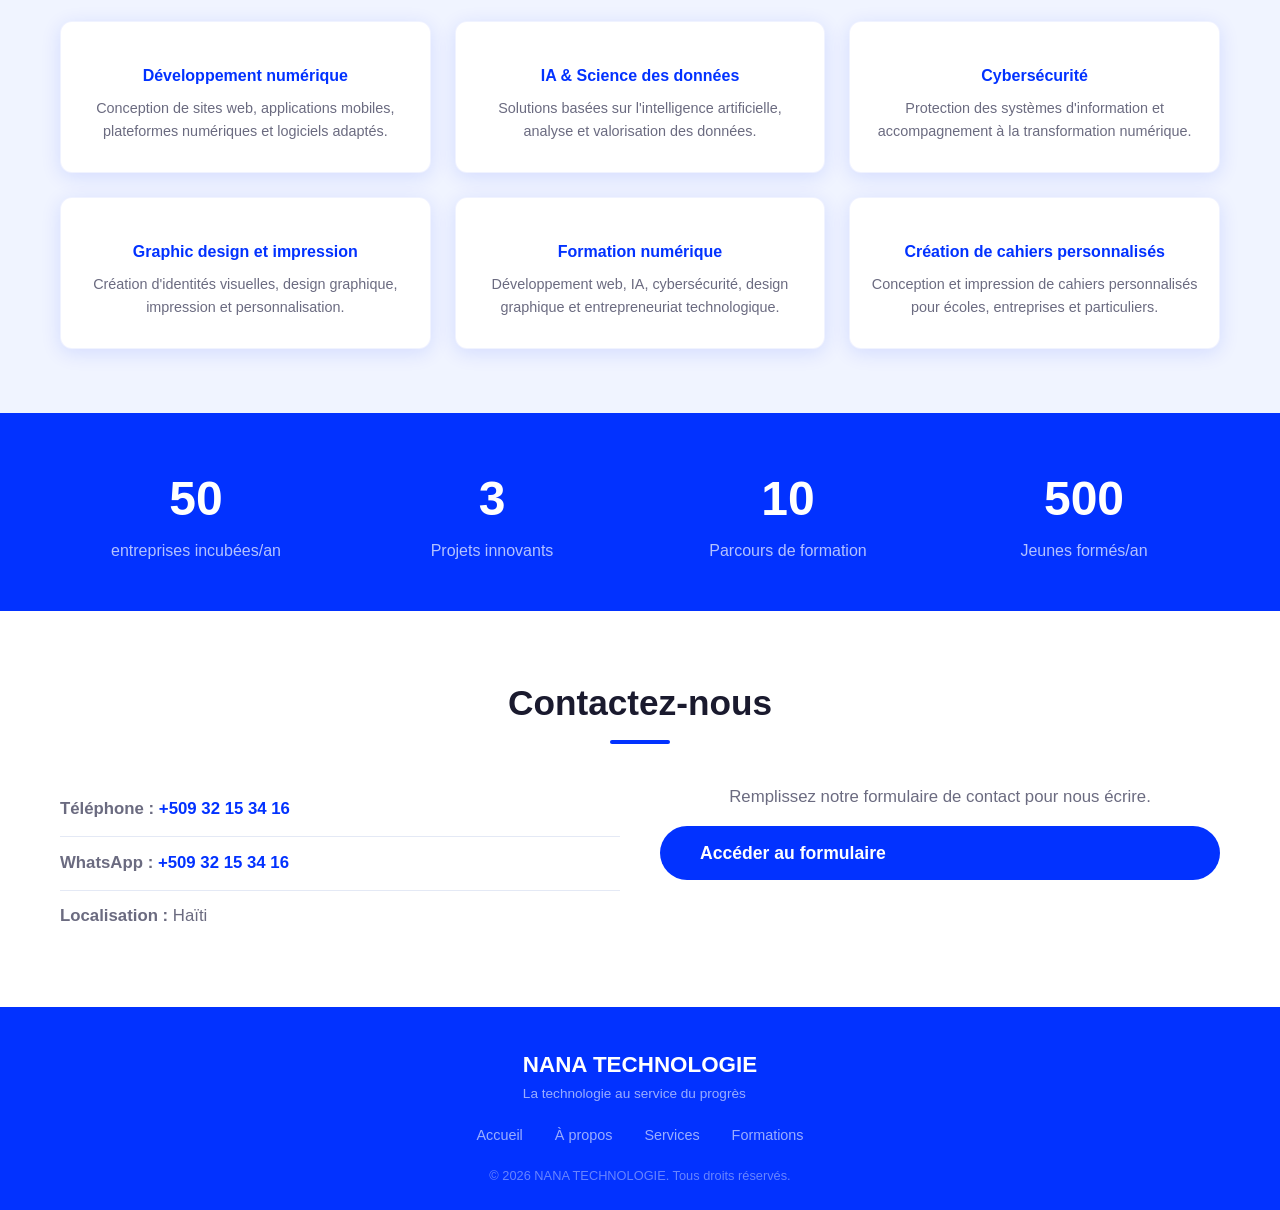
==== commit 427aee41: "Update index.html Remove emojis from index.html" ====
--- a/index.html
+++ b/index.html
@@ -75,11 +75,11 @@
                 </div>
                 <div class="about-values">
                     <div class="value-card">
-                        <h3>🎯 Mission</h3>
+                        <h3> Mission</h3>
                         <p>Concevoir, développer et déployer des solutions technologiques innovantes qui répondent aux besoins réels des utilisateurs.</p>
                     </div>
                     <div class="value-card">
-                        <h3>🌟 Vision</h3>
+                        <h3> Vision</h3>
                         <p>Propulser l'innovation technologique haïtienne vers les plus hauts sommets de l'échelle internationale.</p>
                     </div>
                 </div>
@@ -93,32 +93,32 @@
             <h2 class="section-title">Nos services</h2>
             <div class="services-grid">
                 <div class="service-card">
-                    <div class="service-icon">💻</div>
+                    <div class="service-icon"></div>
                     <h3>Développement numérique</h3>
                     <p>Conception de sites web, applications mobiles, plateformes numériques et logiciels adaptés.</p>
                 </div>
                 <div class="service-card">
-                    <div class="service-icon">🤖</div>
+                    <div class="service-icon"></div>
                     <h3>IA & Science des données</h3>
                     <p>Solutions basées sur l'intelligence artificielle, analyse et valorisation des données.</p>
                 </div>
                 <div class="service-card">
-                    <div class="service-icon">🔐</div>
+                    <div class="service-icon"></div>
                     <h3>Cybersécurité</h3>
                     <p>Protection des systèmes d'information et accompagnement à la transformation numérique.</p>
                 </div>
                 <div class="service-card">
-                    <div class="service-icon">🎨</div>
+                    <div class="service-icon"></div>
                     <h3>Graphic design et impression</h3>
                     <p>Création d'identités visuelles, design graphique, impression et personnalisation.</p>
                 </div>
                 <div class="service-card">
-                    <div class="service-icon">🎓</div>
+                    <div class="service-icon"></div>
                     <h3>Formation numérique</h3>
                     <p>Développement web, IA, cybersécurité, design graphique et entrepreneuriat technologique.</p>
                 </div>
                 <div class="service-card">
-                    <div class="service-icon">📓</div>
+                    <div class="service-icon"></div>
                     <h3>Création de cahiers personnalisés</h3>
                     <p>Conception et impression de cahiers personnalisés pour écoles, entreprises et particuliers.</p>
                 </div>
@@ -155,9 +155,9 @@
             <div class="contact-grid">
                 <div class="contact-info">
                    
-                    <p><strong>📱 Téléphone :</strong> <a href="tel:+50932153416">+509 32 15 34 16</a></p>
-                    <p><strong>💬 WhatsApp :</strong> <a href="https://wa.me/50932153416" target="_blank">+509 32 15 34 16</a></p>
-                    <p><strong>📍 Localisation :</strong> Haïti</p>
+                    <p><strong> Téléphone :</strong> <a href="tel:+50932153416">+509 32 15 34 16</a></p>
+                    <p><strong> WhatsApp :</strong> <a href="https://wa.me/50932153416" target="_blank">+509 32 15 34 16</a></p>
+                    <p><strong> Localisation :</strong> Haïti</p>
                 </div>
                 <div class="contact-form">
                     <div style="display: flex; flex-direction: column; justify-content: center; align-items: center; gap: 1rem; height: 100%;">
@@ -169,7 +169,7 @@
                            rel="noopener noreferrer" 
                            class="btn btn-primary" 
                            style="font-size: 1.1rem; padding: 0.8rem 2.5rem;">
-                            📝 Accéder au formulaire
+                             Accéder au formulaire
                         </a>
                     </div>
                 </div>
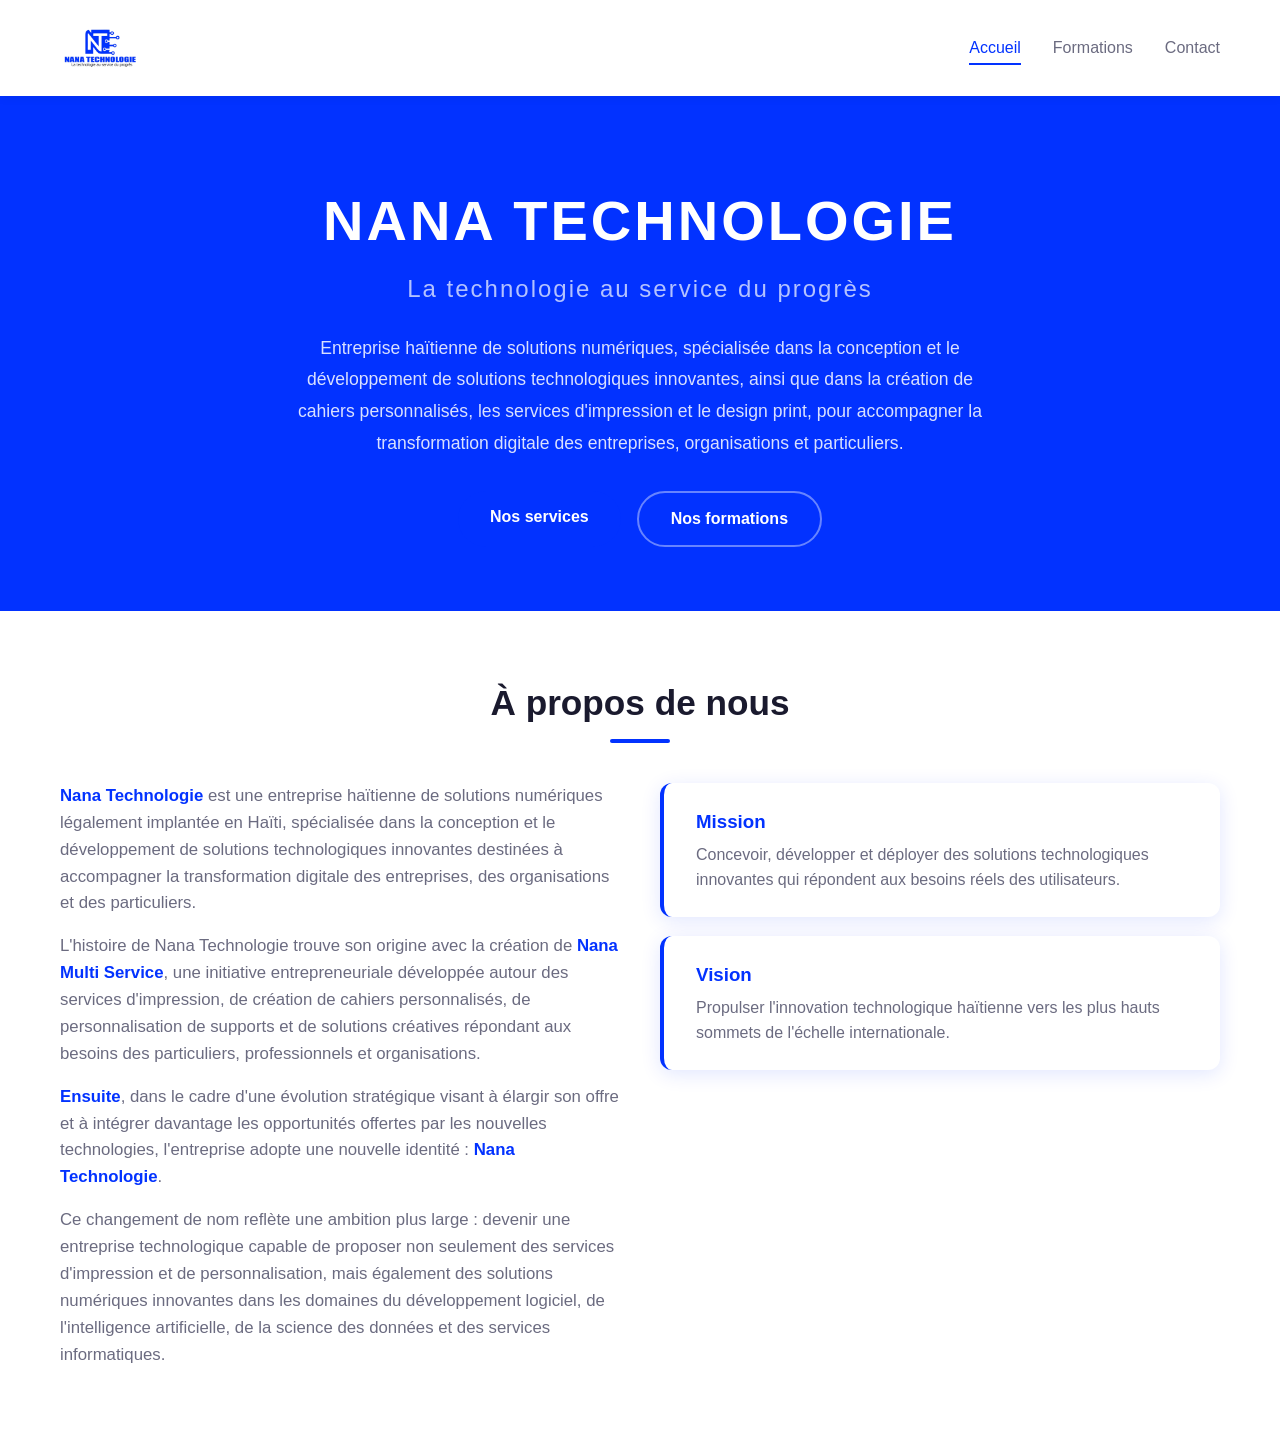
==== commit 3ed74004: "Update index.html" ====
--- a/index.html
+++ b/index.html
@@ -88,113 +88,3 @@
     </section>
 
     <!-- ============ SECTION SERVICES ============ -->
-    <section id="services" class="section bg-light">
-        <div class="container">
-            <h2 class="section-title">Nos services</h2>
-            <div class="services-grid">
-                <div class="service-card">
-                    <div class="service-icon"></div>
-                    <h3>Développement numérique</h3>
-                    <p>Conception de sites web, applications mobiles, plateformes numériques et logiciels adaptés.</p>
-                </div>
-                <div class="service-card">
-                    <div class="service-icon"></div>
-                    <h3>IA & Science des données</h3>
-                    <p>Solutions basées sur l'intelligence artificielle, analyse et valorisation des données.</p>
-                </div>
-                <div class="service-card">
-                    <div class="service-icon"></div>
-                    <h3>Cybersécurité</h3>
-                    <p>Protection des systèmes d'information et accompagnement à la transformation numérique.</p>
-                </div>
-                <div class="service-card">
-                    <div class="service-icon"></div>
-                    <h3>Graphic design et impression</h3>
-                    <p>Création d'identités visuelles, design graphique, impression et personnalisation.</p>
-                </div>
-                <div class="service-card">
-                    <div class="service-icon"></div>
-                    <h3>Formation numérique</h3>
-                    <p>Développement web, IA, cybersécurité, design graphique et entrepreneuriat technologique.</p>
-                </div>
-                <div class="service-card">
-                    <div class="service-icon"></div>
-                    <h3>Création de cahiers personnalisés</h3>
-                    <p>Conception et impression de cahiers personnalisés pour écoles, entreprises et particuliers.</p>
-                </div>
-            </div>
-        </div>
-    </section>
-
-    <!-- ============ SECTION STATS ============ -->
-    <section class="section stats">
-        <div class="container stats-grid">
-            <div class="stat-item">
-                <span class="stat-number">50 </span>
-                <span class="stat-label"> entreprises incubées/an</span>
-            </div>
-            <div class="stat-item">
-                <span class="stat-number">3</span>
-                <span class="stat-label">Projets innovants</span>
-            </div>
-            <div class="stat-item">
-                <span class="stat-number">10</span>
-                <span class="stat-label">Parcours de formation</span>
-            </div>
-            <div class="stat-item">
-                <span class="stat-number">500</span>
-                <span class="stat-label">Jeunes formés/an </span>
-            </div>
-        </div>
-    </section>
-
-    <!-- ============ SECTION CONTACT ============ -->
-    <section id="contact" class="section bg-white">
-        <div class="container">
-            <h2 class="section-title">Contactez-nous</h2>
-            <div class="contact-grid">
-                <div class="contact-info">
-                   
-                    <p><strong> Téléphone :</strong> <a href="tel:+50932153416">+509 32 15 34 16</a></p>
-                    <p><strong> WhatsApp :</strong> <a href="https://wa.me/50932153416" target="_blank">+509 32 15 34 16</a></p>
-                    <p><strong> Localisation :</strong> Haïti</p>
-                </div>
-                <div class="contact-form">
-                    <div style="display: flex; flex-direction: column; justify-content: center; align-items: center; gap: 1rem; height: 100%;">
-                        <p style="color: #6B6B80; text-align: center; font-size: 1.05rem;">
-                            Remplissez notre formulaire de contact pour nous écrire.
-                        </p>
-                        <a href="https://docs.google.com/forms/d/e/1FAIpQLSerejkSu1iavWS79BXQSVBAcORDfJgX6t80f5CyUNeRWZBZgQ/viewform?usp=sharing" 
-                           target="_blank" 
-                           rel="noopener noreferrer" 
-                           class="btn btn-primary" 
-                           style="font-size: 1.1rem; padding: 0.8rem 2.5rem;">
-                             Accéder au formulaire
-                        </a>
-                    </div>
-                </div>
-            </div>
-        </div>
-    </section>
-
-    <!-- ============ FOOTER ============ -->
-    <footer>
-        <div class="container footer-inner">
-            <div class="footer-logo">
-                <h3>NANA TECHNOLOGIE</h3>
-                <p>La technologie au service du progrès</p>
-            </div>
-            <div class="footer-links">
-                <a href="index.html">Accueil</a>
-                <a href="#apropos">À propos</a>
-                <a href="#services">Services</a>
-                <a href="formation.html">Formations</a>
-            </div>
-            <div class="footer-copy">
-                <p>&copy; 2026 NANA TECHNOLOGIE. Tous droits réservés.</p>
-            </div>
-        </div>
-    </footer>
-
-</body>
-</html>
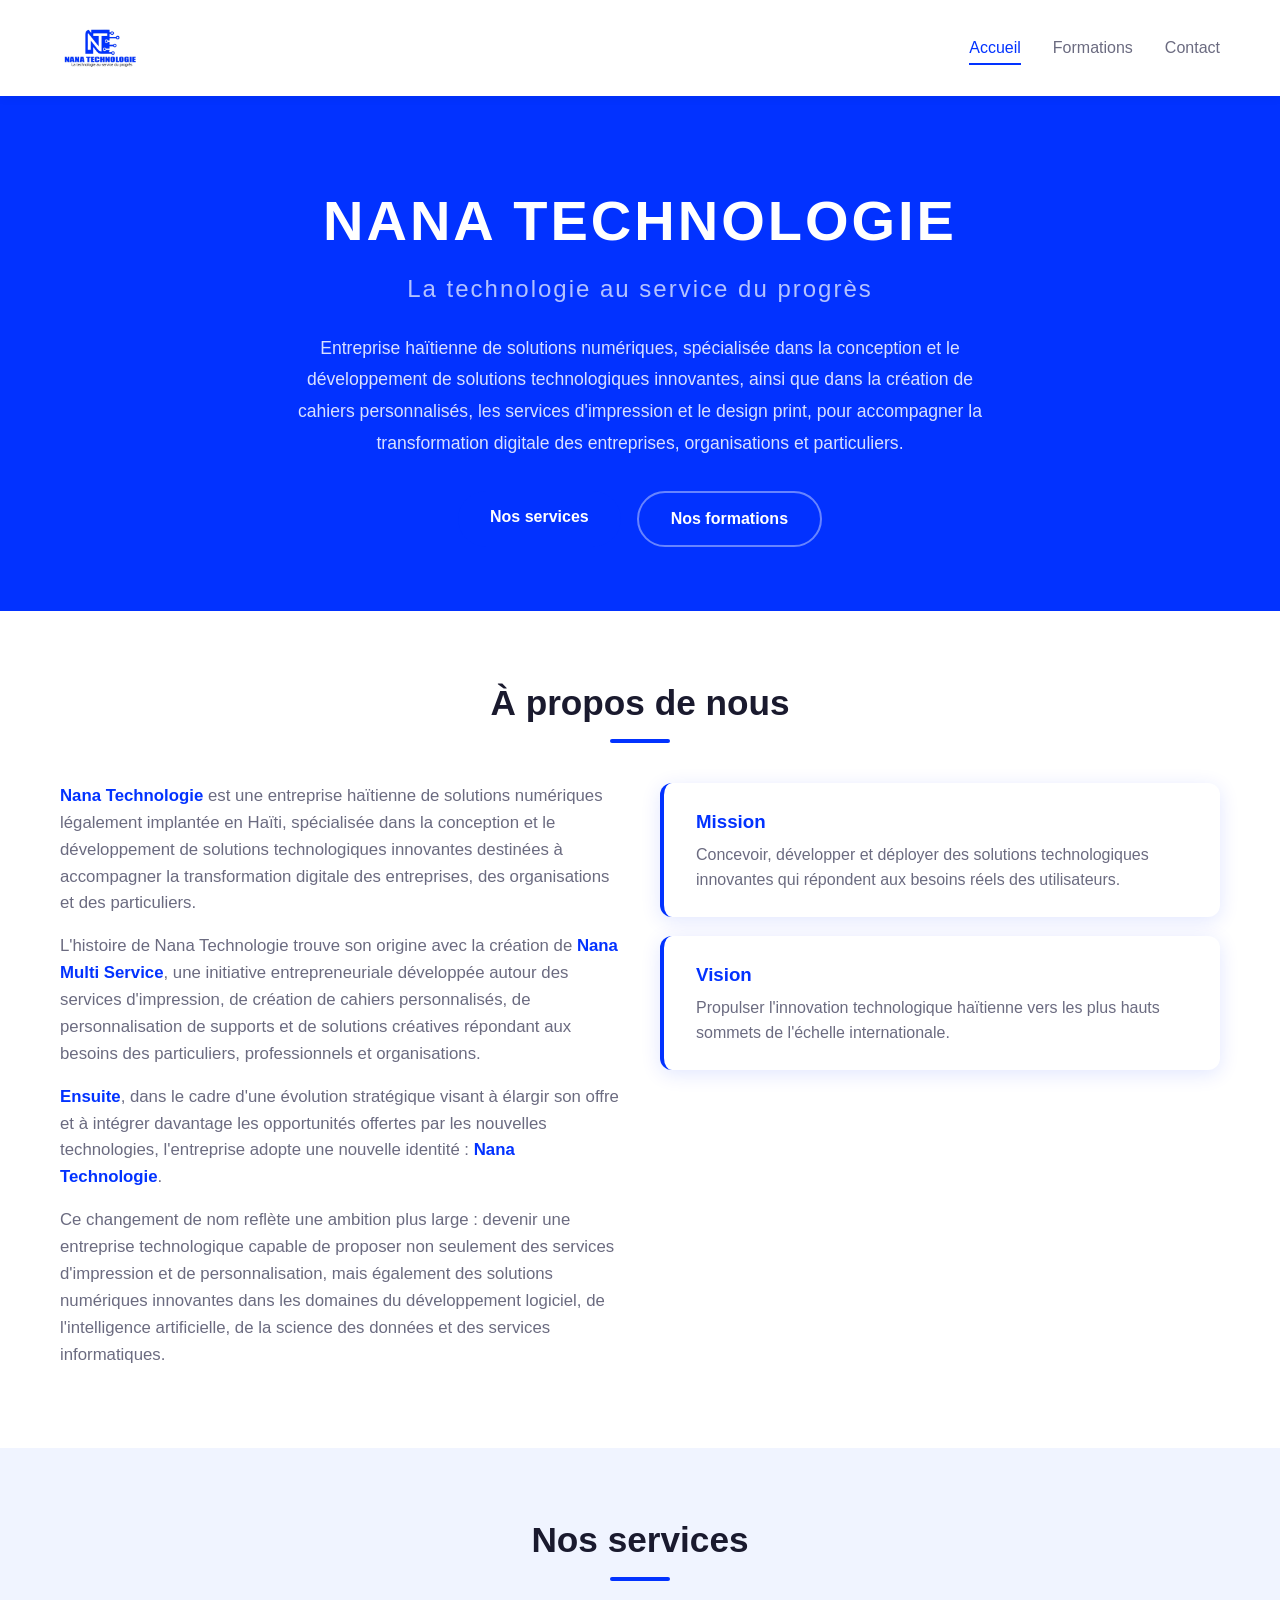
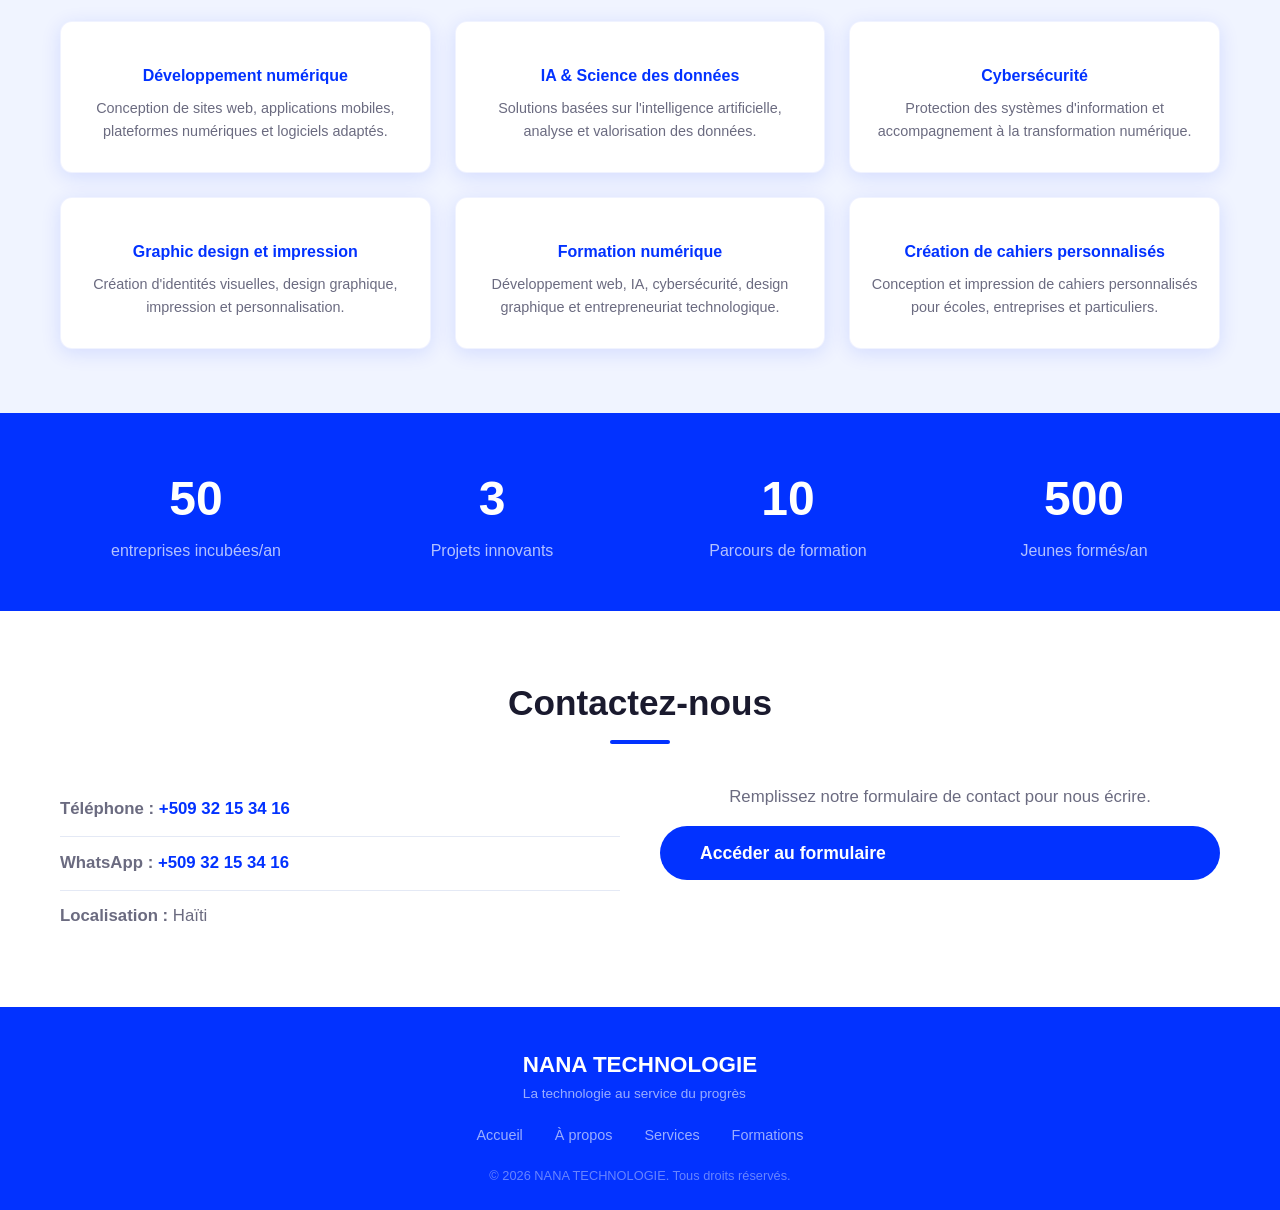
==== commit f8523b90: "Update index.html" ====
--- a/index.html
+++ b/index.html
@@ -1,90 +1,200 @@
 <!DOCTYPE html>
 <html lang="fr">
 <head>
-    <meta charset="UTF-8" />
-    <meta name="viewport" content="width=device-width, initial-scale=1.0"/>
-    <title>NANA TECHNOLOGIE - La technologie au service du progrès</title>
-    <link rel="stylesheet" href="style.css" />
+<meta charset="UTF-8" />
+<meta name="viewport" content="width=device-width, initial-scale=1.0"/>
+<title>NANA TECHNOLOGIE - La technologie au service du progrès</title>
+<link rel="stylesheet" href="style.css" />
 </head>
 <body>
 
-    <!-- ============ HEADER / NAVIGATION ============ -->
-    <header>
-        <div class="container header-inner">
-            <div class="logo">
-                <img src="logo.png" alt="NANA TECHNOLOGIE" class="logo-img" />
-            </div>
-            <nav>
-                <ul>
-                    <li><a href="index.html" class="active">Accueil</a></li>
-                    <li><a href="formation.html">Formations</a></li>
-                    <li><a href="#contact">Contact</a></li>
-                </ul>
-            </nav>
-        </div>
-    </header>
-
-    <!-- ============ SECTION HERO ============ -->
-    <section class="hero">
-        <div class="container hero-inner">
-            <div class="hero-content">
-                <h1>NANA TECHNOLOGIE</h1>
-                <p class="hero-slogan">La technologie au service du progrès</p>
-                <p class="hero-description">
-                    Entreprise haïtienne de solutions numériques, spécialisée dans la conception et le développement de solutions technologiques innovantes, ainsi que dans la création de cahiers personnalisés, les services d'impression et le design print, pour accompagner la transformation digitale des entreprises, organisations et particuliers.
-                </p>
-                <div class="hero-buttons">
-                    <a href="#services" class="btn btn-primary">Nos services</a>
-                    <a href="formation.html" class="btn btn-secondary">Nos formations</a>
-                </div>
-            </div>
-        </div>
-    </section>
-
-    <!-- ============ SECTION À PROPOS ============ -->
-    <section id="apropos" class="section bg-white">
-        <div class="container">
-            <h2 class="section-title">À propos de nous</h2>
-            <div class="about-grid">
-                <div class="about-text">
-                    <p>
-                        <strong>Nana Technologie</strong> est une entreprise haïtienne de solutions numériques
-                        légalement implantée en Haïti, spécialisée dans la conception et le développement
-                        de solutions technologiques innovantes destinées à accompagner la transformation
-                        digitale des entreprises, des organisations et des particuliers.
-                    </p>
-                    <p>
-                        L'histoire de Nana Technologie trouve son origine 
-                        avec la création de <strong>Nana Multi Service</strong>, une initiative entrepreneuriale
-                        développée autour des services d'impression, de création de cahiers personnalisés,
-                        de personnalisation de supports et de solutions créatives répondant aux besoins
-                        des particuliers, professionnels et organisations.
-                    </p>
-                    <p>
-                        <strong>Ensuite</strong>, dans le cadre d'une évolution stratégique visant à élargir
-                        son offre et à intégrer davantage les opportunités offertes par les nouvelles technologies,
-                        l'entreprise adopte une nouvelle identité : <strong>Nana Technologie</strong>.
-                    </p>
-                    <p>
-                        Ce changement de nom reflète une ambition plus large : devenir une entreprise
-                        technologique capable de proposer non seulement des services d'impression et de
-                        personnalisation, mais également des solutions numériques innovantes dans les
-                        domaines du développement logiciel, de l'intelligence artificielle, de la science
-                        des données et des services informatiques.
-                    </p>
-                </div>
-                <div class="about-values">
-                    <div class="value-card">
-                        <h3> Mission</h3>
-                        <p>Concevoir, développer et déployer des solutions technologiques innovantes qui répondent aux besoins réels des utilisateurs.</p>
-                    </div>
-                    <div class="value-card">
-                        <h3> Vision</h3>
-                        <p>Propulser l'innovation technologique haïtienne vers les plus hauts sommets de l'échelle internationale.</p>
-                    </div>
-                </div>
-            </div>
-        </div>
-    </section>
-
-    <!-- ============ SECTION SERVICES ============ -->
+<!-- ============ HEADER / NAVIGATION ============ -->
+<header>
+<div class="container header-inner">
+<div class="logo">
+<img src="logo.png" alt="NANA TECHNOLOGIE" class="logo-img" />
+</div>
+<nav>
+<ul>
+<li><a href="index.html" class="active">Accueil</a></li>
+<li><a href="formation.html">Formations</a></li>
+<li><a href="#contact">Contact</a></li>
+</ul>
+</nav>
+</div>
+</header>
+
+<!-- ============ SECTION HERO ============ -->
+<section class="hero">
+<div class="container hero-inner">
+<div class="hero-content">
+<h1>NANA TECHNOLOGIE</h1>
+<p class="hero-slogan">La technologie au service du progrès</p>
+<p class="hero-description">
+Entreprise haïtienne de solutions numériques, spécialisée dans la conception et le développement de solutions technologiques innovantes, ainsi que dans la création de cahiers personnalisés, les services d'impression et le design print, pour accompagner la transformation digitale des entreprises, organisations et particuliers.
+</p>
+<div class="hero-buttons">
+<a href="#services" class="btn btn-primary">Nos services</a>
+<a href="formation.html" class="btn btn-secondary">Nos formations</a>
+</div>
+</div>
+</div>
+</section>
+
+<!-- ============ SECTION À PROPOS ============ -->
+<section id="apropos" class="section bg-white">
+<div class="container">
+<h2 class="section-title">À propos de nous</h2>
+<div class="about-grid">
+<div class="about-text">
+<p>
+<strong>Nana Technologie</strong> est une entreprise haïtienne de solutions numériques
+légalement implantée en Haïti, spécialisée dans la conception et le développement
+de solutions technologiques innovantes destinées à accompagner la transformation
+digitale des entreprises, des organisations et des particuliers.
+</p>
+<p>
+L'histoire de Nana Technologie trouve son origine
+avec la création de <strong>Nana Multi Service</strong>, une initiative entrepreneuriale
+développée autour des services d'impression, de création de cahiers personnalisés,
+de personnalisation de supports et de solutions créatives répondant aux besoins
+des particuliers, professionnels et organisations.
+</p>
+<p>
+<strong>Ensuite</strong>, dans le cadre d'une évolution stratégique visant à élargir
+son offre et à intégrer davantage les opportunités offertes par les nouvelles technologies,
+l'entreprise adopte une nouvelle identité : <strong>Nana Technologie</strong>.
+</p>
+<p>
+Ce changement de nom reflète une ambition plus large : devenir une entreprise
+technologique capable de proposer non seulement des services d'impression et de
+personnalisation, mais également des solutions numériques innovantes dans les
+domaines du développement logiciel, de l'intelligence artificielle, de la science
+des données et des services informatiques.
+</p>
+</div>
+<div class="about-values">
+<div class="value-card">
+<h3> Mission</h3>
+<p>Concevoir, développer et déployer des solutions technologiques innovantes qui répondent aux besoins réels des utilisateurs.</p>
+</div>
+<div class="value-card">
+<h3> Vision</h3>
+<p>Propulser l'innovation technologique haïtienne vers les plus hauts sommets de l'échelle internationale.</p>
+</div>
+</div>
+</div>
+</div>
+</section>
+
+<!-- ============ SECTION SERVICES ============ -->
+<section id="services" class="section bg-light">
+<div class="container">
+<h2 class="section-title">Nos services</h2>
+<div class="services-grid">
+<div class="service-card">
+<div class="service-icon"></div>
+<h3>Développement numérique</h3>
+<p>Conception de sites web, applications mobiles, plateformes numériques et logiciels adaptés.</p>
+</div>
+<div class="service-card">
+<div class="service-icon"></div>
+<h3>IA & Science des données</h3>
+<p>Solutions basées sur l'intelligence artificielle, analyse et valorisation des données.</p>
+</div>
+<div class="service-card">
+<div class="service-icon"></div>
+<h3>Cybersécurité</h3>
+<p>Protection des systèmes d'information et accompagnement à la transformation numérique.</p>
+</div>
+<div class="service-card">
+<div class="service-icon"></div>
+<h3>Graphic design et impression</h3>
+<p>Création d'identités visuelles, design graphique, impression et personnalisation.</p>
+</div>
+<div class="service-card">
+<div class="service-icon"></div>
+<h3>Formation numérique</h3>
+<p>Développement web, IA, cybersécurité, design graphique et entrepreneuriat technologique.</p>
+</div>
+<div class="service-card">
+<div class="service-icon"></div>
+<h3>Création de cahiers personnalisés</h3>
+<p>Conception et impression de cahiers personnalisés pour écoles, entreprises et particuliers.</p>
+</div>
+</div>
+</div>
+</section>
+
+<!-- ============ SECTION STATS ============ -->
+<section class="section stats">
+<div class="container stats-grid">
+<div class="stat-item">
+<span class="stat-number">50 </span>
+<span class="stat-label"> entreprises incubées/an</span>
+</div>
+<div class="stat-item">
+<span class="stat-number">3</span>
+<span class="stat-label">Projets innovants</span>
+</div>
+<div class="stat-item">
+<span class="stat-number">10</span>
+<span class="stat-label">Parcours de formation</span>
+</div>
+<div class="stat-item">
+<span class="stat-number">500</span>
+<span class="stat-label">Jeunes formés/an </span>
+</div>
+</div>
+</section>
+
+<!-- ============ SECTION CONTACT ============ -->
+<section id="contact" class="section bg-white">
+<div class="container">
+<h2 class="section-title">Contactez-nous</h2>
+<div class="contact-grid">
+<div class="contact-info">
+
+<p><strong> Téléphone :</strong> <a href="tel:+50932153416">+509 32 15 34 16</a></p>
+<p><strong> WhatsApp :</strong> <a href="https://wa.me/50932153416" target="_blank">+509 32 15 34 16</a></p>
+<p><strong> Localisation :</strong> Haïti</p>
+</div>
+<div class="contact-form">
+<div style="display: flex; flex-direction: column; justify-content: center; align-items: center; gap: 1rem; height: 100%;">
+<p style="color: #6B6B80; text-align: center; font-size: 1.05rem;">
+Remplissez notre formulaire de contact pour nous écrire.
+</p>
+<a href="https://docs.google.com/forms/d/e/1FAIpQLSerejkSu1iavWS79BXQSVBAcORDfJgX6t80f5CyUNeRWZBZgQ/viewform?usp=sharing"
+target="_blank"
+rel="noopener noreferrer"
+class="btn btn-primary"
+style="font-size: 1.1rem; padding: 0.8rem 2.5rem;">
+Accéder au formulaire
+</a>
+</div>
+</div>
+</div>
+</div>
+</section>
+
+<!-- ============ FOOTER ============ -->
+<footer>
+<div class="container footer-inner">
+<div class="footer-logo">
+<h3>NANA TECHNOLOGIE</h3>
+<p>La technologie au service du progrès</p>
+</div>
+<div class="footer-links">
+<a href="index.html">Accueil</a>
+<a href="#apropos">À propos</a>
+<a href="#services">Services</a>
+<a href="formation.html">Formations</a>
+</div>
+<div class="footer-copy">
+<p>&copy; 2026 NANA TECHNOLOGIE. Tous droits réservés.</p>
+</div>
+</div>
+</footer>
+
+</body>
+</html>
